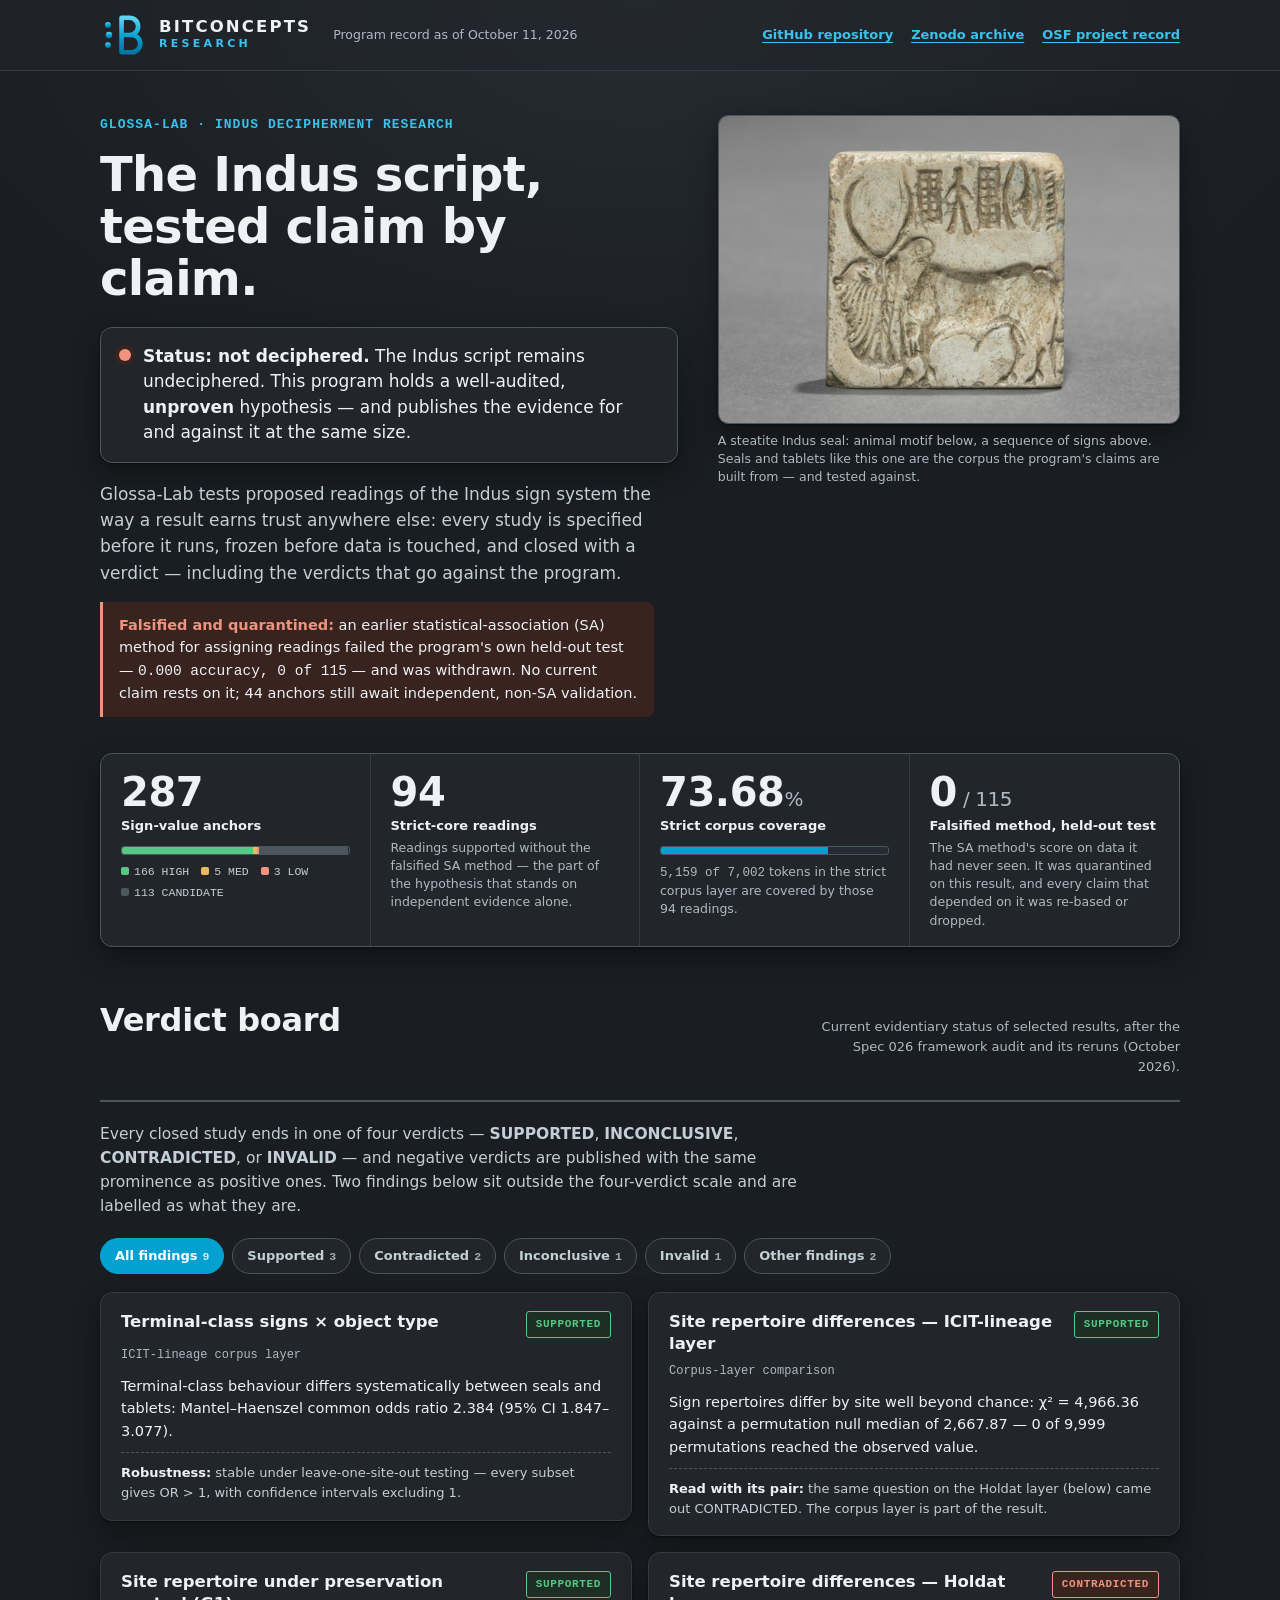
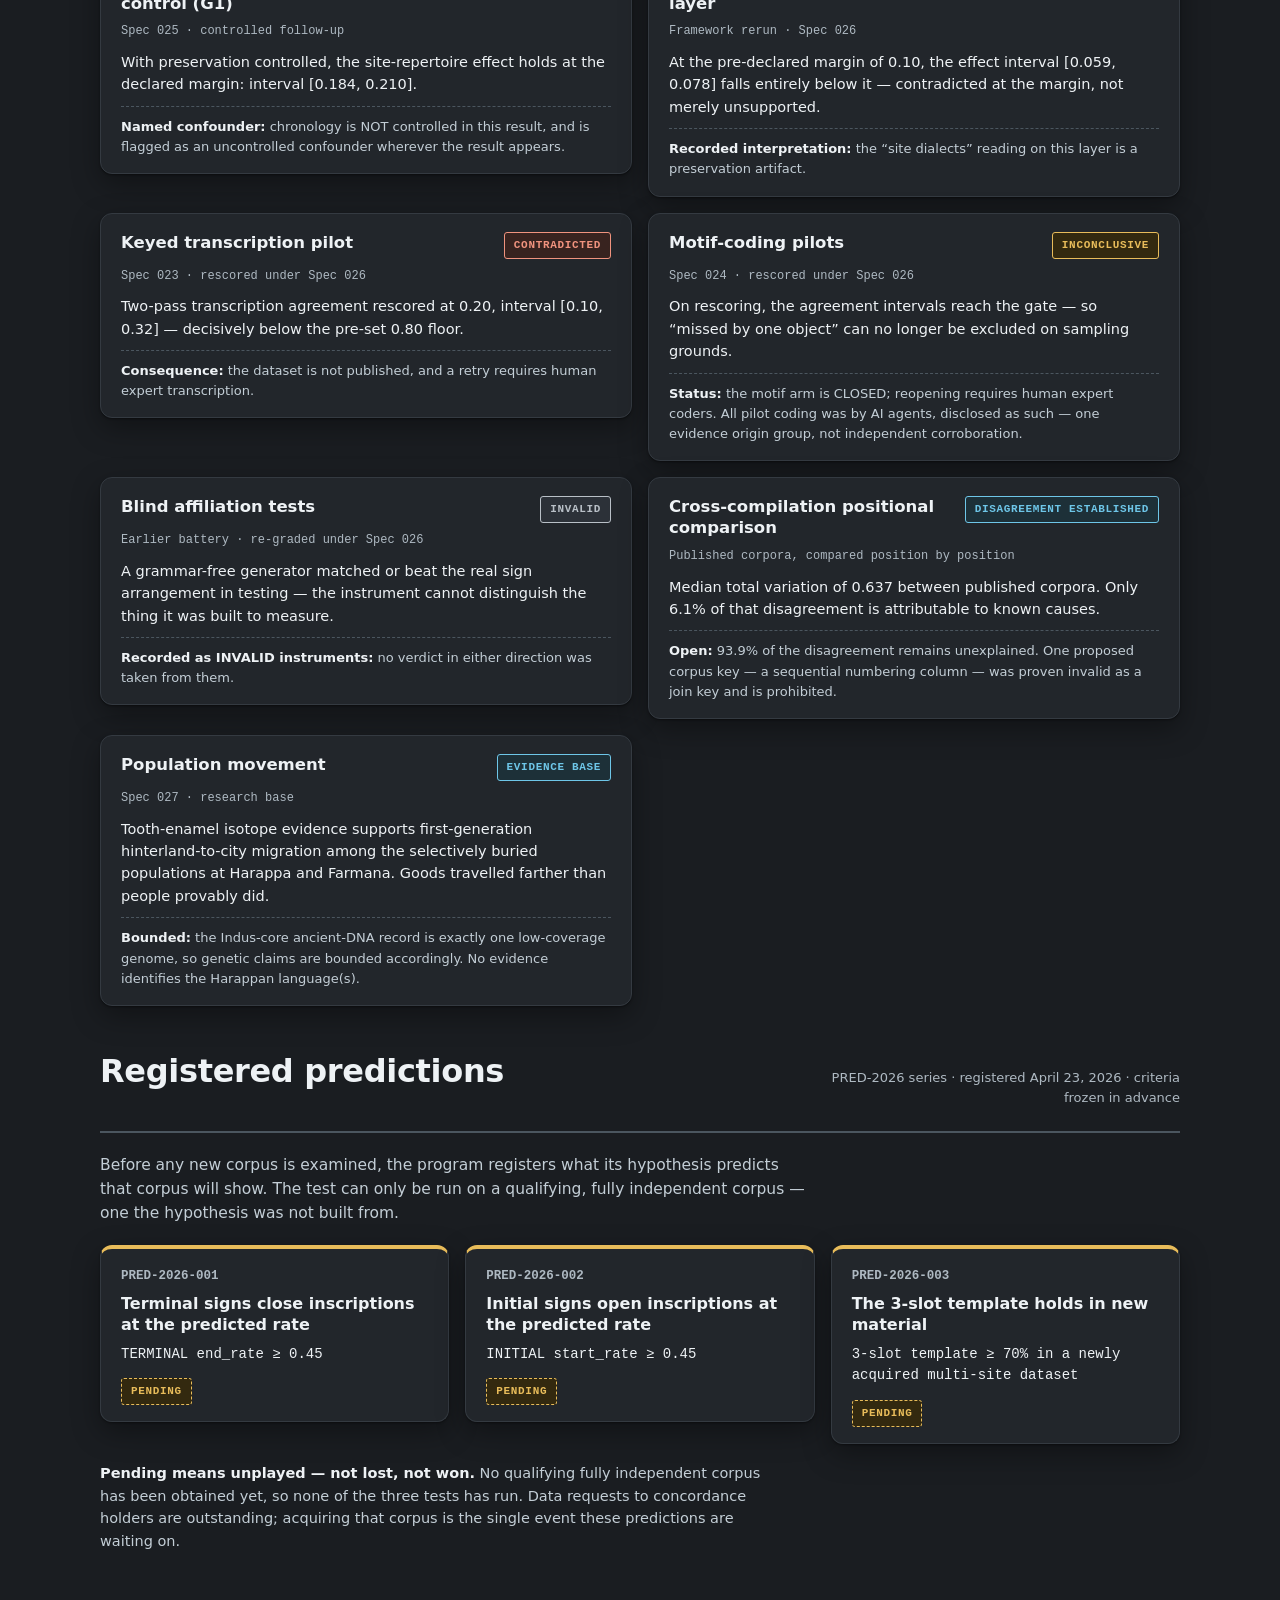
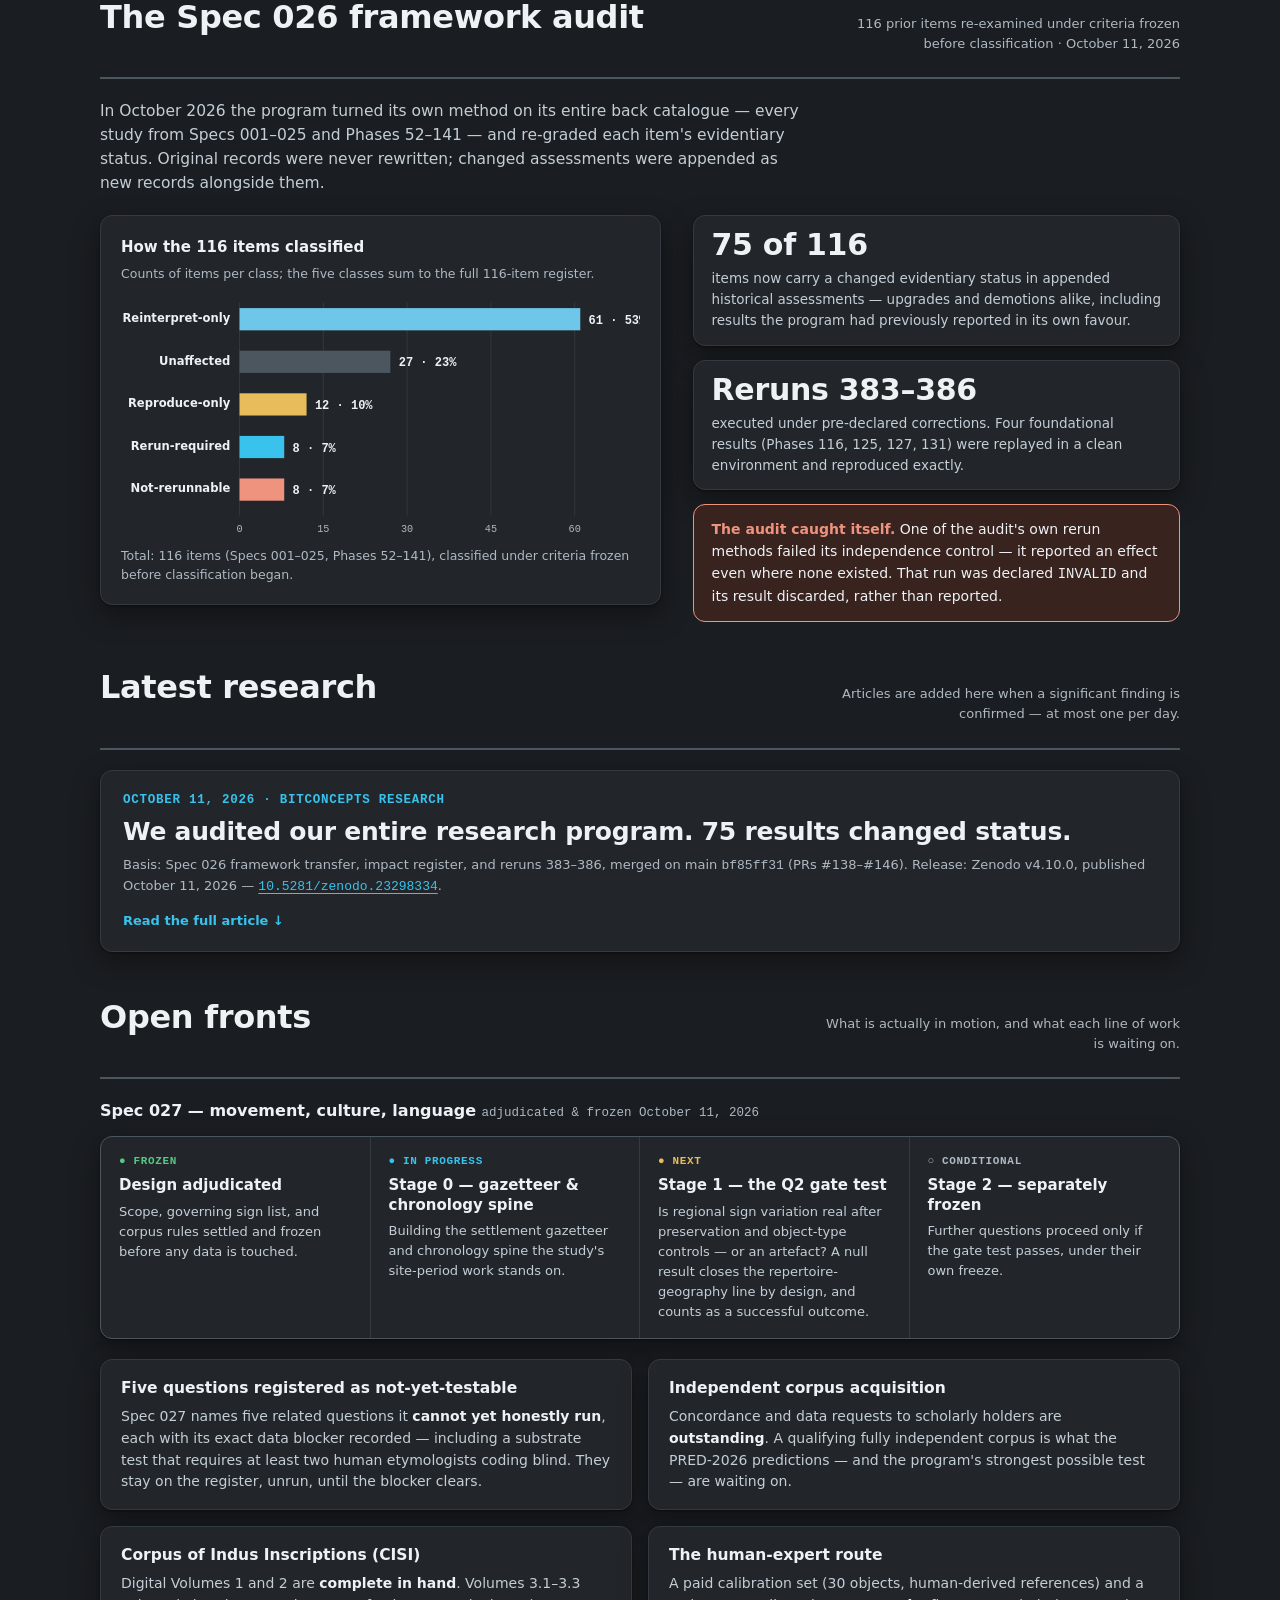
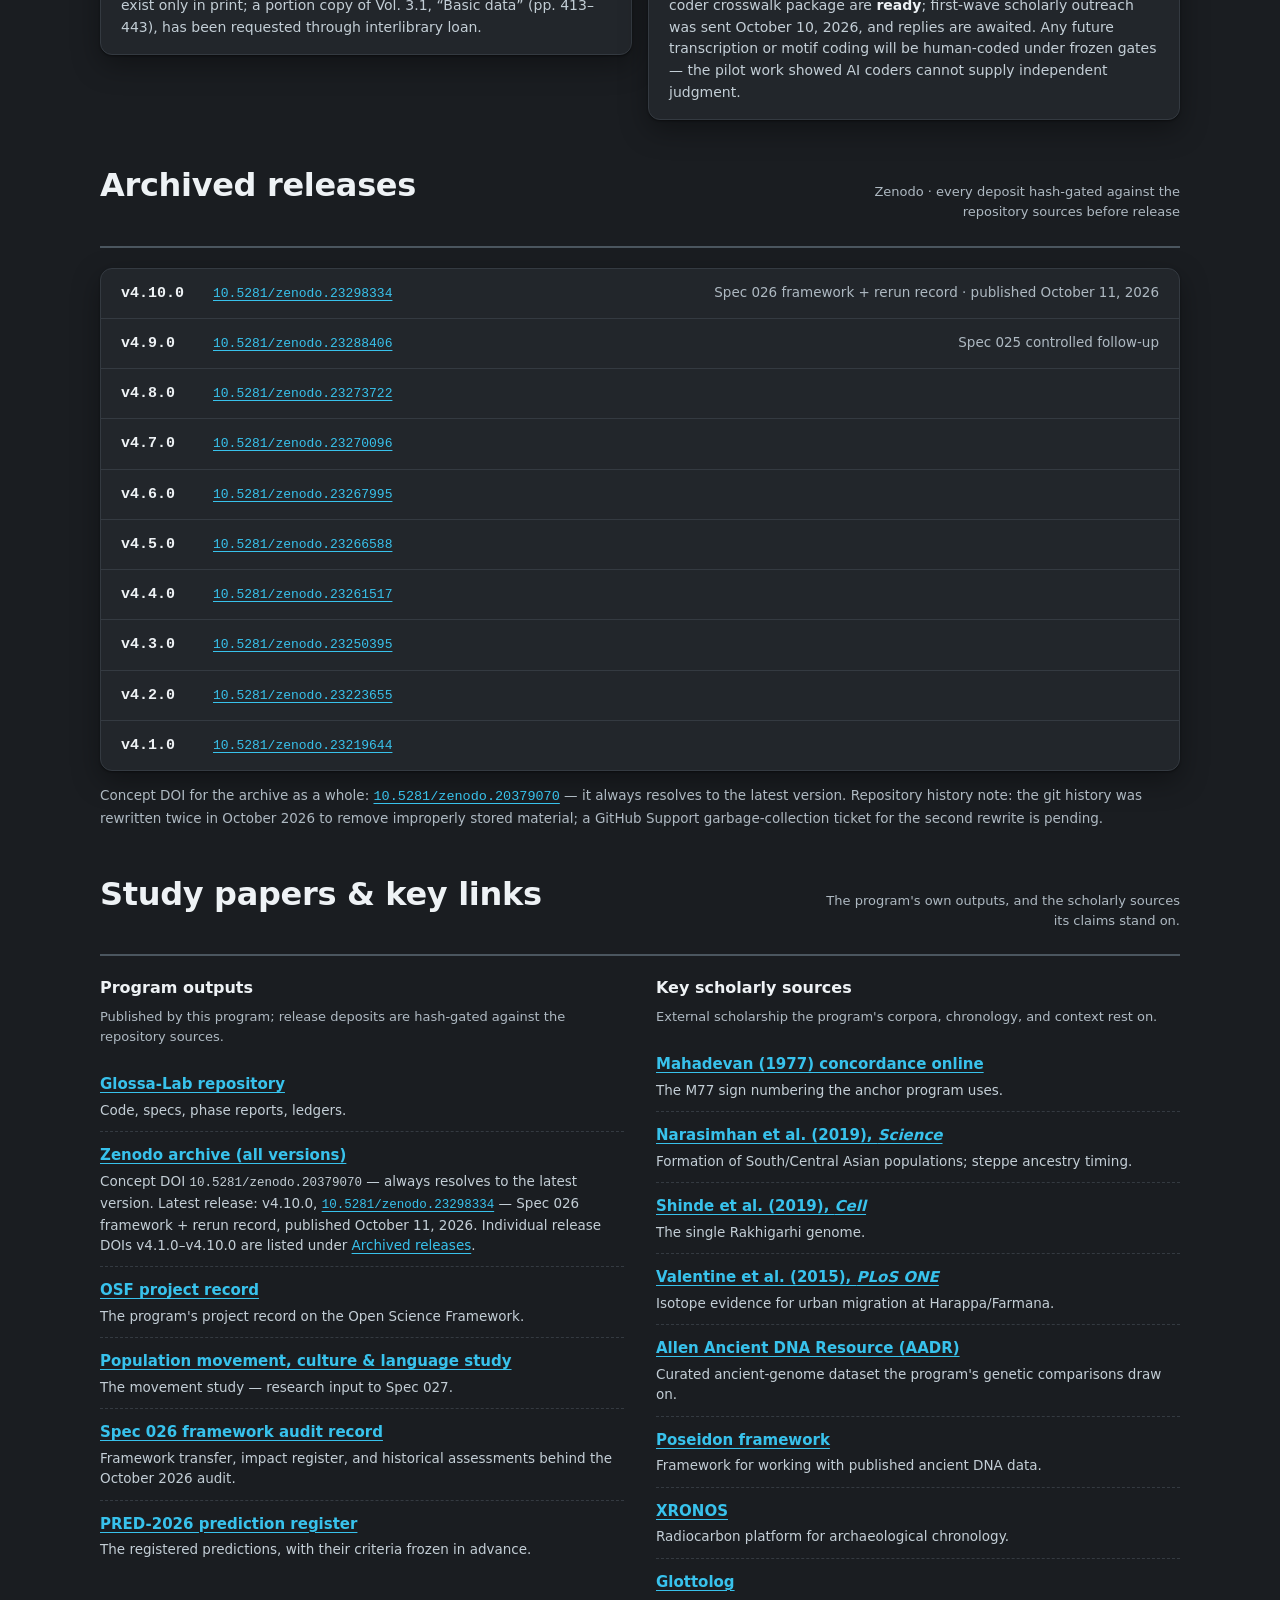
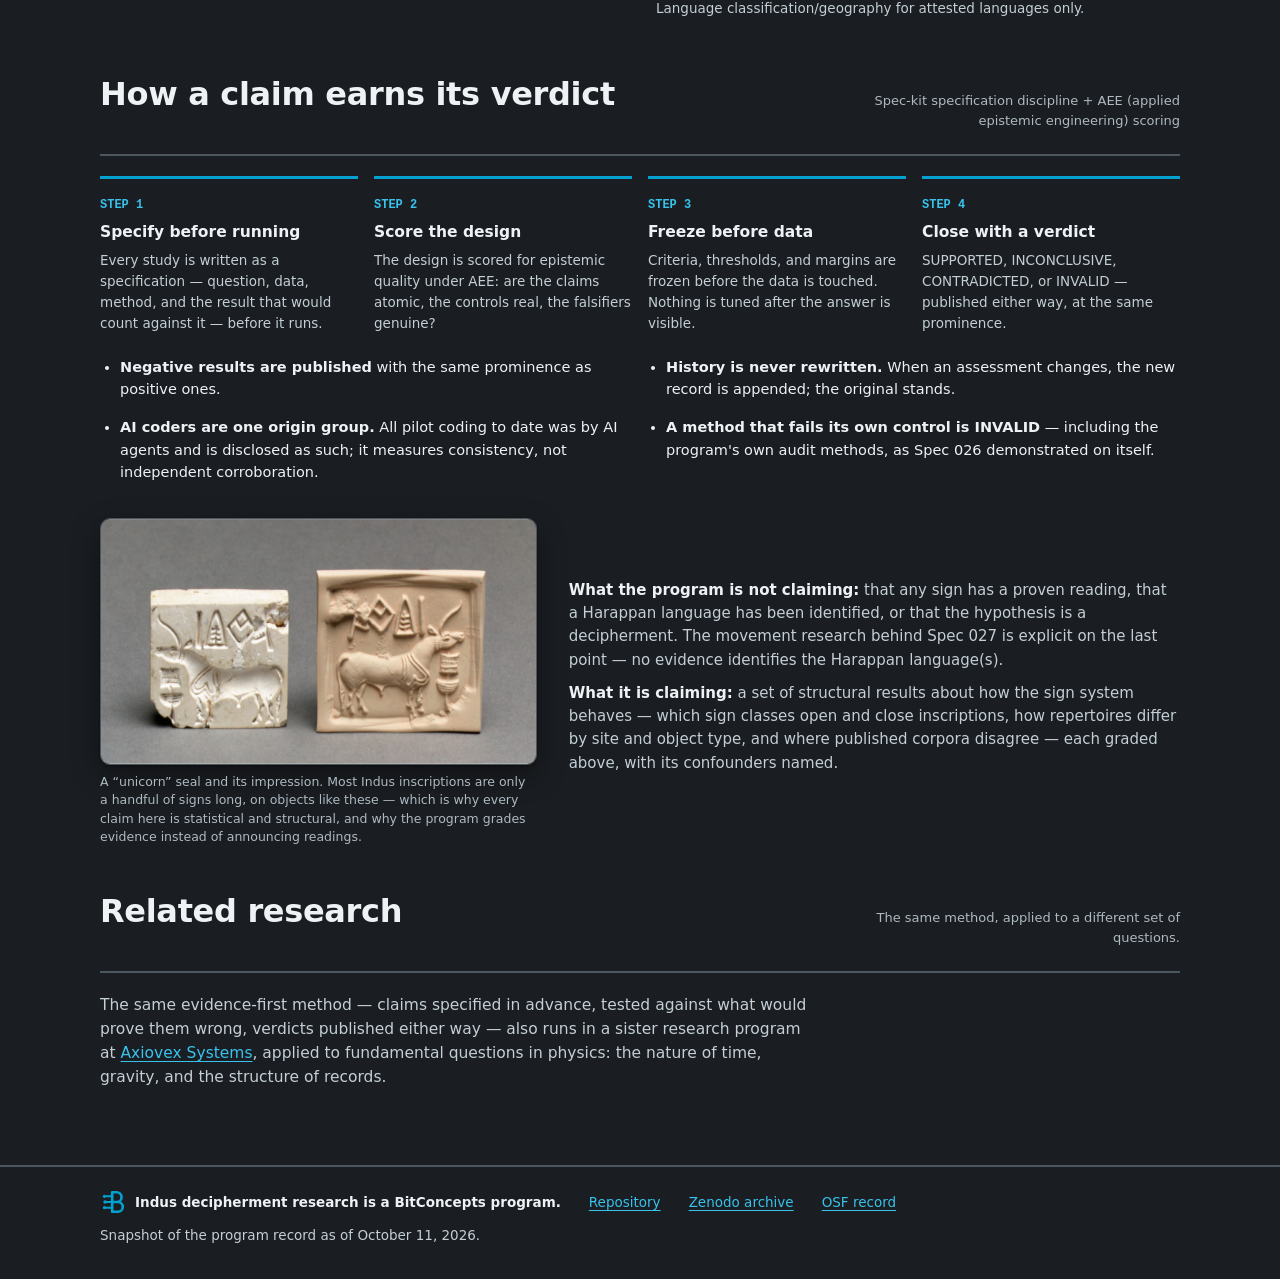
==== research/index.html @ 059117fc "Spec 003: add 'Related research' cross-link section to /research/ (WF-04) Closing section after the " ====
<!doctype html>
<html lang="en">
  <head>
    <meta charset="utf-8" />
    <meta name="viewport" content="width=device-width, initial-scale=1, viewport-fit=cover" />
    <meta name="color-scheme" content="dark" />
    <meta name="description" content="Tracking page for the BitConcepts Indus decipherment research program (Glossa-Lab): verdicts, registered predictions, archived releases, and open fronts — built only from verified program values." />
    <link rel="canonical" href="https://bitconcepts.tech/research/" />
<meta name="robots" content="noindex, nofollow" />
    <meta name="theme-color" content="#1a1d21" />
    <meta property="og:type" content="website" />
    <meta property="og:site_name" content="BitConcepts" />
    <meta property="og:title" content="BitConcepts Research — Indus Program Tracker" />
    <meta property="og:url" content="https://bitconcepts.tech/research/" />
    <meta property="og:description" content="Tracking page for the BitConcepts Indus decipherment research program (Glossa-Lab): current status, verdicts, registered predictions, and archived releases — built only from verified program values." />
    <meta property="og:image" content="https://bitconcepts.tech/assets/og-card.png" />
    <meta name="twitter:card" content="summary_large_image" />
    <meta name="twitter:title" content="BitConcepts Research — Indus Program Tracker" />
    <meta name="twitter:description" content="Tracking page for the BitConcepts Indus decipherment research program (Glossa-Lab): current status, verdicts, registered predictions, and archived releases — built only from verified program values." />
    <meta name="twitter:image" content="https://bitconcepts.tech/assets/og-card.png" />
    <script type="application/ld+json">
      {
        "@context": "https://schema.org",
        "@type": "WebPage",
        "name": "BitConcepts Research — Indus Program Tracker",
        "url": "https://bitconcepts.tech/research/",
        "description": "Tracking page for the BitConcepts Indus decipherment research program (Glossa-Lab): current status, verdicts, registered predictions, and archived releases — built only from verified program values.",
        "publisher": {
          "@type": "Organization",
          "name": "BitConcepts"
        },
        "about": {
          "@type": "Dataset",
          "name": "BitConcepts Indus decipherment research program (Glossa-Lab)",
          "identifier": "https://doi.org/10.5281/zenodo.23298334",
          "url": "https://doi.org/10.5281/zenodo.23298334"
        }
      }
    </script>
    <link rel="icon" href="data:image/svg+xml,%3Csvg xmlns='http://www.w3.org/2000/svg' viewBox='0 0 64 64'%3E%3Crect width='64' height='64' rx='12' fill='%231a1d21'/%3E%3Cpath d='M14 22h9M17 42h6' stroke='%2338c2ec' stroke-width='4' stroke-linecap='round'/%3E%3Ccircle cx='10' cy='22' r='3.4' fill='%2338c2ec'/%3E%3Ccircle cx='13' cy='42' r='3.4' fill='%2338c2ec'/%3E%3Cpath d='M27 11v42M27 11h12a10.5 10.5 0 0 1 0 21H27m0 0h15a10.5 10.5 0 0 1 0 21H27' stroke='%2303a1d0' stroke-width='6' fill='none' stroke-linecap='round' stroke-linejoin='round'/%3E%3C/svg%3E" />
    <title>BitConcepts Research — Indus Program Tracker</title>
    <style>
      /* BitConcepts system — palette sampled from the BitConcepts mark:
         circuit blue #03a1d0 on charcoal #1a1d21 (see bitconcepts.tech
         styles.v1.css). Fully self-contained: no external fonts, CSS,
         or JS — this file drops into research/ unchanged. */
      :root {
        --bg: #1a1d21;
        --surface: #22262b;
        --surface-2: #262c33;
        --ink: #eef2f5;
        --ink-2: #c3ced6;
        --muted: #aeb9c2;
        --line: #343a41;
        --line-strong: #4b565f;
        --blue: #03a1d0;
        --accent: #38c2ec;
        --accent-soft: #17303a;
        --supported: #57c785;
        --supported-bg: #1d2f24;
        --contradicted: #f0937e;
        --contradicted-bg: #38231f;
        --inconclusive: #e8bc5a;
        --inconclusive-bg: #33290f;
        --invalid: #b9c0c7;
        --invalid-bg: #2c3138;
        --other: #6ec6e8;
        --other-bg: #1d3038;
        --pending: #e8bc5a;
        --shadow: 0 1px 2px rgba(0, 0, 0, 0.4), 0 10px 28px rgba(0, 0, 0, 0.35);
        color-scheme: dark;
      }
      * { box-sizing: border-box; }
      html { scroll-behavior: smooth; }
      @media (prefers-reduced-motion: reduce) {
        html { scroll-behavior: auto; }
        * { transition: none !important; animation: none !important; }
      }
      body {
        margin: 0;
        background-color: var(--bg);
        background-image: radial-gradient(1200px 700px at 50% 0%, #262c33 0%, rgba(38, 44, 51, 0) 62%);
        background-repeat: no-repeat;
        color: var(--ink);
        font-family: "Segoe UI", system-ui, -apple-system, Roboto, Helvetica, Arial, sans-serif;
        font-size: 16px;
        line-height: 1.55;
        -webkit-font-smoothing: antialiased;
      }
      a { color: var(--accent); text-decoration-thickness: 1px; text-underline-offset: 3px; }
      a:hover { text-decoration-thickness: 2px; }
      a:focus-visible, button:focus-visible { outline: 2px solid var(--accent); outline-offset: 2px; }
      .mono { font-family: ui-monospace, "SF Mono", "Cascadia Mono", Consolas, monospace; }
      .wrap { max-width: 1120px; margin: 0 auto; padding: 0 20px; }

      /* ---------- brand header ---------- */
      .topstrip {
        border-bottom: 1px solid var(--line);
        background: rgba(34, 38, 43, 0.55);
      }
      .topstrip .wrap {
        display: flex; flex-wrap: wrap; gap: 10px 22px; align-items: center;
        padding-top: 12px; padding-bottom: 12px;
      }
      .brand { display: flex; align-items: center; gap: 13px; }
      .brand .mark { flex: none; display: block; }
      .brand .own {
        display: block;
        font-size: 16.5px; font-weight: 600;
        letter-spacing: 0.13em; text-transform: uppercase; color: var(--ink);
        line-height: 1.15;
      }
      .brand .own-sub {
        display: block;
        font-size: 11px; font-weight: 600;
        letter-spacing: 0.3em; text-transform: uppercase; color: var(--accent);
        line-height: 1.3;
      }
      .topstrip .asof { font-size: 12.5px; color: var(--muted); }
      .topstrip nav { margin-left: auto; display: flex; flex-wrap: wrap; gap: 6px 18px; }
      .topstrip nav a { font-size: 13px; font-weight: 600; }

      /* ---------- hero ---------- */
      .hero { padding: 44px 0 8px; }
      .hero-grid { display: grid; grid-template-columns: 1.25fr 1fr; gap: 40px; align-items: start; }
      .hero h1 {
        font-weight: 650;
        font-size: clamp(32px, 4.6vw, 48px); line-height: 1.08; letter-spacing: -0.015em;
        margin: 0 0 6px;
      }
      .hero .program {
        font-family: ui-monospace, "SF Mono", "Cascadia Mono", Consolas, monospace; font-size: 13px; font-weight: 600;
        letter-spacing: 0.08em; text-transform: uppercase; color: var(--accent);
        margin: 0 0 14px;
      }
      .status-line {
        display: flex; align-items: flex-start; gap: 12px;
        border: 1.5px solid var(--line-strong); background: var(--surface);
        border-radius: 12px;
        padding: 16px 18px; margin: 22px 0 18px; box-shadow: var(--shadow);
      }
      .status-line .dot {
        flex: none; width: 12px; height: 12px; border-radius: 50%;
        background: var(--contradicted); margin-top: 5px;
        box-shadow: 0 0 0 4px var(--contradicted-bg);
      }
      .status-line p { margin: 0; font-size: 17px; line-height: 1.5; }
      .status-line strong { font-weight: 700; }
      .hero .lede { font-size: 17px; color: var(--ink-2); margin: 0 0 16px; max-width: 56ch; }
      .falsified {
        border-left: 3px solid var(--contradicted); background: var(--contradicted-bg);
        border-radius: 0 8px 8px 0;
        padding: 12px 16px; font-size: 14.5px; color: var(--ink); max-width: 60ch;
      }
      .falsified strong { color: var(--contradicted); }
      figure.seal { margin: 0; }
      figure.seal img {
        width: 100%; height: auto; display: block; border: 1px solid var(--line-strong);
        border-radius: 10px;
        box-shadow: var(--shadow);
      }
      figure.seal figcaption { font-size: 12.5px; color: var(--muted); margin-top: 8px; line-height: 1.45; }

      /* ---------- stat ledger ---------- */
      .ledger {
        display: grid; grid-template-columns: repeat(4, 1fr); gap: 0;
        border: 1px solid var(--line-strong); background: var(--surface);
        border-radius: 12px; overflow: hidden;
        margin: 36px 0 8px; box-shadow: var(--shadow);
      }
      .ledger .cell { padding: 18px 20px 16px; border-right: 1px solid var(--line); }
      .ledger .cell:last-child { border-right: none; }
      .ledger .num {
        font-size: 40px; font-weight: 650; letter-spacing: -0.01em;
        line-height: 1; margin: 0 0 4px;
      }
      .ledger .num small { font-size: 20px; color: var(--muted); font-weight: 500; }
      .ledger .lbl { font-size: 13px; font-weight: 700; margin: 0 0 3px; }
      .ledger .sub { font-size: 12.5px; color: var(--muted); margin: 0; line-height: 1.45; }
      .stackbar { display: flex; height: 9px; margin: 10px 0 8px; border: 1px solid var(--line-strong); overflow: hidden; border-radius: 3px; }
      .stackbar span { display: block; height: 100%; }
      .stack-legend { display: flex; flex-wrap: wrap; gap: 3px 12px; font-size: 11.5px; color: var(--ink-2); font-family: ui-monospace, "SF Mono", "Cascadia Mono", Consolas, monospace; }
      .stack-legend i { display: inline-block; width: 8px; height: 8px; margin-right: 5px; border-radius: 2px; }
      .covbar { height: 9px; background: var(--surface-2); border: 1px solid var(--line-strong); margin: 10px 0 8px; border-radius: 3px; overflow: hidden; }
      .covbar span { display: block; height: 100%; background: var(--blue); }

      /* ---------- sections ---------- */
      section { padding: 40px 0 8px; }
      .sec-head { display: flex; align-items: baseline; gap: 16px; border-bottom: 2px solid var(--line-strong); padding-bottom: 10px; margin-bottom: 20px; }
      .sec-head h2 {
        font-size: clamp(25px, 3.2vw, 32px); letter-spacing: -0.01em;
        font-weight: 650; margin: 0; line-height: 1.1;
      }
      .sec-head .sec-note { margin-left: auto; font-size: 13px; color: var(--muted); text-align: right; max-width: 44ch; }
      .sec-intro { font-size: 15.5px; color: var(--ink-2); max-width: 72ch; margin: 0 0 20px; }

      /* ---------- verdict board ---------- */
      .filters { display: flex; flex-wrap: wrap; gap: 8px; margin: 0 0 18px; }
      .filters button {
        font: inherit; font-size: 13px; font-weight: 600; cursor: pointer;
        border: 1px solid var(--line-strong); background: var(--surface); color: var(--ink-2);
        padding: 7px 14px; border-radius: 999px;
        transition: border-color 0.15s ease, background 0.15s ease, color 0.15s ease;
      }
      .filters button:hover { border-color: var(--accent); color: var(--ink); }
      .filters button[aria-pressed="true"] { background: var(--blue); color: #ffffff; border-color: var(--blue); }
      .filters button .cnt { font-family: ui-monospace, "SF Mono", "Cascadia Mono", Consolas, monospace; font-size: 11.5px; opacity: 0.8; margin-left: 5px; }
      .board { display: grid; grid-template-columns: 1fr 1fr; gap: 16px; align-items: start; }
      .vcard {
        background: var(--surface); border: 1px solid var(--line); box-shadow: var(--shadow);
        border-radius: 12px;
        padding: 18px 20px 16px;
      }
      .vcard .top { display: flex; align-items: flex-start; gap: 12px; margin-bottom: 8px; }
      .vcard h3 { font-size: 16.5px; font-weight: 700; margin: 0; line-height: 1.3; flex: 1; }
      .pill {
        flex: none; font-family: ui-monospace, "SF Mono", "Cascadia Mono", Consolas, monospace; font-size: 11px; font-weight: 600;
        letter-spacing: 0.06em; padding: 4px 9px; border: 1px solid currentColor; border-radius: 3px;
      }
      .pill.supported { color: var(--supported); background: var(--supported-bg); }
      .pill.contradicted { color: var(--contradicted); background: var(--contradicted-bg); }
      .pill.inconclusive { color: var(--inconclusive); background: var(--inconclusive-bg); }
      .pill.invalid { color: var(--invalid); background: var(--invalid-bg); }
      .pill.other { color: var(--other); background: var(--other-bg); }
      .vcard .spec { font-family: ui-monospace, "SF Mono", "Cascadia Mono", Consolas, monospace; font-size: 12px; color: var(--muted); margin: 0 0 10px; }
      .vcard .ev { font-size: 14.5px; margin: 0 0 10px; }
      .vcard .cav {
        font-size: 13px; color: var(--ink-2); border-top: 1px dashed var(--line-strong);
        padding-top: 10px; margin: 0;
      }
      .vcard .cav b { font-weight: 700; color: var(--ink); }
      .board-empty { display: none; font-size: 15px; color: var(--muted); padding: 12px 0; }

      /* ---------- predictions ---------- */
      .pred-grid { display: grid; grid-template-columns: repeat(3, 1fr); gap: 16px; align-items: start; }
      .pred {
        background: var(--surface); border: 1px solid var(--line); border-top: 4px solid var(--pending);
        border-radius: 12px;
        box-shadow: var(--shadow); padding: 18px 20px 16px;
      }
      .pred .pid { font-family: ui-monospace, "SF Mono", "Cascadia Mono", Consolas, monospace; font-size: 12.5px; font-weight: 600; color: var(--muted); margin: 0 0 6px; }
      .pred h3 { font-size: 16px; margin: 0 0 8px; line-height: 1.35; }
      .pred .crit { font-family: ui-monospace, "SF Mono", "Cascadia Mono", Consolas, monospace; font-size: 14px; margin: 0 0 12px; }
      .pend {
        display: inline-block; font-family: ui-monospace, "SF Mono", "Cascadia Mono", Consolas, monospace; font-size: 11px; font-weight: 600;
        letter-spacing: 0.06em; color: var(--pending); border: 1px dashed var(--pending);
        padding: 4px 9px; border-radius: 3px; background: var(--inconclusive-bg);
      }
      .pred-note { font-size: 14.5px; color: var(--ink-2); max-width: 74ch; margin: 18px 0 0; }
      .pred-note strong { color: var(--ink); }

      /* ---------- audit ---------- */
      .audit-grid { display: grid; grid-template-columns: 1.15fr 1fr; gap: 32px; align-items: start; }
      .chart-box { background: var(--surface); border: 1px solid var(--line); border-radius: 12px; box-shadow: var(--shadow); padding: 20px 20px 12px; }
      .chart-box h3 { font-size: 15px; margin: 0 0 4px; }
      .chart-box .chart-sub { font-size: 12.5px; color: var(--muted); margin: 0 0 14px; }
      .chart-box svg { width: 100%; height: auto; display: block; }
      .audit-facts { display: grid; gap: 14px; }
      .afact { border: 1px solid var(--line); background: var(--surface); border-radius: 12px; padding: 14px 18px; box-shadow: var(--shadow); }
      .afact .n { font-size: 30px; font-weight: 650; letter-spacing: -0.01em; line-height: 1; }
      .afact p { margin: 5px 0 0; font-size: 13.5px; color: var(--ink-2); }
      .selfcatch {
        border: 1.5px solid var(--contradicted); background: var(--contradicted-bg);
        border-radius: 12px;
        padding: 14px 18px; font-size: 14px;
      }
      .selfcatch strong { color: var(--contradicted); }

      /* ---------- releases ---------- */
      .rel-list { border: 1px solid var(--line); background: var(--surface); border-radius: 12px; overflow: hidden; box-shadow: var(--shadow); }
      .rel {
        display: flex; flex-wrap: wrap; align-items: baseline; gap: 6px 18px;
        padding: 13px 20px; border-bottom: 1px solid var(--line);
      }
      .rel:last-child { border-bottom: none; }
      .rel .v { font-family: ui-monospace, "SF Mono", "Cascadia Mono", Consolas, monospace; font-weight: 600; font-size: 15px; min-width: 74px; }
      .rel .doi { font-family: ui-monospace, "SF Mono", "Cascadia Mono", Consolas, monospace; font-size: 13px; }
      .rel .what { font-size: 13.5px; color: var(--muted); margin-left: auto; text-align: right; }
      .rel.prep { background: var(--surface-2); }
      .prep-tag {
        font-family: ui-monospace, "SF Mono", "Cascadia Mono", Consolas, monospace; font-size: 11px; font-weight: 600; letter-spacing: 0.06em;
        color: var(--pending); border: 1px dashed var(--pending); padding: 3px 8px; border-radius: 3px;
      }

      /* ---------- open fronts ---------- */
      .steps { display: grid; grid-template-columns: repeat(4, 1fr); gap: 0; border: 1px solid var(--line-strong); background: var(--surface); border-radius: 12px; overflow: hidden; box-shadow: var(--shadow); margin-bottom: 20px; }
      .step { padding: 16px 18px; border-right: 1px solid var(--line); }
      .step:last-child { border-right: none; }
      .step .st {
        font-family: ui-monospace, "SF Mono", "Cascadia Mono", Consolas, monospace; font-size: 11px; font-weight: 600; letter-spacing: 0.06em;
        text-transform: uppercase; margin: 0 0 6px;
      }
      .step h3 { font-size: 15px; margin: 0 0 6px; line-height: 1.3; }
      .step p { font-size: 13px; color: var(--ink-2); margin: 0; }
      .st.done { color: var(--supported); }
      .st.now { color: var(--accent); }
      .st.next { color: var(--pending); }
      .st.cond { color: var(--muted); }
      .fronts { display: grid; grid-template-columns: 1fr 1fr; gap: 16px; align-items: start; }
      .front { background: var(--surface); border: 1px solid var(--line); border-radius: 12px; box-shadow: var(--shadow); padding: 16px 20px; }
      .front h3 { font-size: 15.5px; margin: 0 0 6px; }
      .front p { font-size: 14px; color: var(--ink-2); margin: 0; }
      .front p strong { color: var(--ink); }

      /* ---------- method ---------- */
      .method-grid { display: grid; grid-template-columns: repeat(4, 1fr); gap: 16px; align-items: start; }
      .mstep { border-top: 3px solid var(--blue); padding-top: 12px; }
      .mstep .no { font-family: ui-monospace, "SF Mono", "Cascadia Mono", Consolas, monospace; font-size: 12px; color: var(--accent); font-weight: 600; }
      .mstep h3 { font-size: 15.5px; margin: 4px 0 6px; }
      .mstep p { font-size: 13.5px; color: var(--ink-2); margin: 0; }
      .rules { display: grid; grid-template-columns: 1fr 1fr; gap: 8px 32px; margin-top: 22px; }
      .rules li { font-size: 14.5px; margin-bottom: 8px; }
      .rules { padding-left: 20px; }
      .second-seal { display: grid; grid-template-columns: 1fr 1.4fr; gap: 32px; align-items: center; margin-top: 26px; }
      .second-seal p { font-size: 15px; color: var(--ink-2); margin: 0 0 10px; }
      .second-seal p strong { color: var(--ink); }

      /* ---------- latest research ---------- */
      .article {
        background: var(--surface); border: 1px solid var(--line);
        border-radius: 12px;
        box-shadow: var(--shadow); overflow: hidden;
      }
      .article summary {
        cursor: pointer; list-style: none; padding: 20px 22px 18px;
      }
      .article summary::-webkit-details-marker { display: none; }
      .article summary::marker { content: ""; }
      .article summary:hover { background: var(--surface-2); }
      .article .a-date {
        font-family: ui-monospace, "SF Mono", "Cascadia Mono", Consolas, monospace; font-size: 12.5px; font-weight: 600;
        letter-spacing: 0.06em; text-transform: uppercase; color: var(--accent); margin: 0 0 6px;
      }
      .article .a-title { font-size: clamp(20px, 2.6vw, 25px); font-weight: 650; line-height: 1.25; letter-spacing: -0.01em; margin: 0 0 8px; }
      .article .a-basis { font-size: 13px; color: var(--muted); margin: 0 0 12px; line-height: 1.5; }
      .article .a-toggle { font-size: 13px; font-weight: 700; color: var(--accent); }
      .article .lbl-close { display: none; }
      .article[open ] .lbl-open { display: none; }
      .article[open ] .lbl-close { display: inline; }
      .article .a-body { border-top: 1px solid var(--line); padding: 6px 22px 20px; }
      .article .a-body p { font-size: 15.5px; color: var(--ink-2); margin: 14px 0; max-width: 74ch; }
      .article .a-body p strong, .article .a-body li strong { color: var(--ink); }
      .article .a-body h3 { font-size: 17px; font-weight: 700; margin: 22px 0 4px; }
      .article .a-body ul { margin: 8px 0 14px; padding-left: 22px; }
      .article .a-body li { font-size: 15px; color: var(--ink-2); margin-bottom: 10px; max-width: 74ch; }
      .article .a-links { font-size: 13.5px; color: var(--muted); border-top: 1px dashed var(--line-strong); padding-top: 14px; margin-top: 18px; }

      /* ---------- papers & links ---------- */
      .links-cols { display: grid; grid-template-columns: 1fr 1fr; gap: 16px 32px; align-items: start; }
      .links-group h3 { font-size: 16px; margin: 0 0 6px; }
      .links-group .g-note { font-size: 13px; color: var(--muted); margin: 0 0 14px; }
      .linklist { list-style: none; margin: 0; padding: 0; }
      .linklist li { padding: 11px 0; border-bottom: 1px dashed var(--line); }
      .linklist li:last-child { border-bottom: none; }
      .linklist .lt { font-size: 15px; font-weight: 700; line-height: 1.35; }
      .linklist .ld { font-size: 13.5px; color: var(--ink-2); margin: 3px 0 0; line-height: 1.5; }
      .linklist .ld .mono { font-size: 12.5px; }

      footer {
        margin-top: 48px; border-top: 2px solid var(--line-strong); padding: 22px 0 40px;
        font-size: 13.5px; color: var(--ink-2);
      }
      footer .wrap { display: flex; flex-wrap: wrap; gap: 10px 28px; align-items: center; }
      footer .fbrand { display: inline-flex; align-items: center; gap: 9px; }
      footer .own { font-weight: 700; color: var(--ink); }

      @media (max-width: 900px) {
        .hero-grid { grid-template-columns: 1fr; gap: 24px; }
        .ledger { grid-template-columns: 1fr 1fr; }
        .ledger .cell:nth-child(2) { border-right: none; }
        .ledger .cell:nth-child(1), .ledger .cell:nth-child(2) { border-bottom: 1px solid var(--line); }
        .board { grid-template-columns: 1fr; }
        .pred-grid { grid-template-columns: 1fr; }
        .audit-grid { grid-template-columns: 1fr; }
        .steps { grid-template-columns: 1fr 1fr; }
        .step:nth-child(2) { border-right: none; }
        .step:nth-child(1), .step:nth-child(2) { border-bottom: 1px solid var(--line); }
        .fronts { grid-template-columns: 1fr; }
        .links-cols { grid-template-columns: 1fr; }
        .method-grid { grid-template-columns: 1fr 1fr; }
        .rules { grid-template-columns: 1fr; }
        .second-seal { grid-template-columns: 1fr; }
        .sec-head { flex-wrap: wrap; }
        .sec-head .sec-note { margin-left: 0; text-align: left; }
        .topstrip nav { margin-left: 0; }
      }
      @media (max-width: 520px) {
        .ledger { grid-template-columns: 1fr; }
        .ledger .cell { border-right: none; border-bottom: 1px solid var(--line); }
        .ledger .cell:last-child { border-bottom: none; }
        .steps { grid-template-columns: 1fr; }
        .step { border-right: none; border-bottom: 1px solid var(--line); }
        .step:last-child { border-bottom: none; }
        .method-grid { grid-template-columns: 1fr; }
        .rel .what { margin-left: 0; text-align: left; }
      }
    </style>
  </head>
  <body>
    <div class="topstrip">
      <div class="wrap">
        <span class="brand">
          <svg class="mark" width="46" height="46" viewBox="0 0 64 64" role="img" aria-label="BitConcepts — blue circuit B mark">
            <defs>
              <linearGradient id="bcg" x1="0" y1="0" x2="0" y2="1">
                <stop offset="0" stop-color="#5fd3f3" />
                <stop offset="0.55" stop-color="#03a1d0" />
                <stop offset="1" stop-color="#02779e" />
              </linearGradient>
            </defs>
            <g stroke="url(#bcg)" stroke-width="5" stroke-linecap="round">
              <path d="M30 18H15" fill="none" />
              <path d="M30 32H17" fill="none" />
              <path d="M30 46H15" fill="none" />
            </g>
            <circle cx="11" cy="18" r="4" fill="url(#bcg)" />
            <circle cx="12.5" cy="32" r="4.5" fill="url(#bcg)" />
            <circle cx="11" cy="46" r="4" fill="url(#bcg)" />
            <path d="M30 8v48M30 8h11a12 12 0 0 1 0 24H30m0 0h14a12 12 0 0 1 0 24H30" fill="none" stroke="url(#bcg)" stroke-width="6.5" stroke-linecap="round" stroke-linejoin="round" />
          </svg>
          <span>
            <span class="own">BitConcepts</span>
            <span class="own-sub">Research</span>
          </span>
        </span>
        <span class="asof">Program record as of October 11, 2026</span>
        <nav aria-label="Program records">
          <a href="https://github.com/BitConcepts/glossa-lab" target="_blank" rel="noopener">GitHub repository</a>
          <a href="https://doi.org/10.5281/zenodo.20379070" target="_blank" rel="noopener">Zenodo archive</a>
          <a href="https://osf.io/ybd65" target="_blank" rel="noopener">OSF project record</a>
        </nav>
      </div>
    </div>

    <header class="hero">
      <div class="wrap">
        <div class="hero-grid">
          <div>
            <p class="program">Glossa-Lab · Indus decipherment research</p>
            <h1>The Indus script, tested claim by claim.</h1>
            <div class="status-line" role="note">
              <span class="dot" aria-hidden="true"></span>
              <p><strong>Status: not deciphered.</strong> The Indus script remains undeciphered. This program holds a well-audited, <strong>unproven</strong> hypothesis — and publishes the evidence for and against it at the same size.</p>
            </div>
            <p class="lede">Glossa-Lab tests proposed readings of the Indus sign system the way a result earns trust anywhere else: every study is specified before it runs, frozen before data is touched, and closed with a verdict — including the verdicts that go against the program.</p>
            <div class="falsified">
              <strong>Falsified and quarantined:</strong> an earlier statistical-association (SA) method for assigning readings failed the program's own held-out test — <span class="mono">0.000 accuracy, 0 of 115</span> — and was withdrawn. No current claim rests on it; 44 anchors still await independent, non-SA validation.
            </div>
          </div>
          <figure class="seal">
            <img src="[data-uri]" alt="Steatite Indus seal carved with a zebu bull beneath a row of Indus signs" width="1200" height="800" />
            <figcaption>A steatite Indus seal: animal motif below, a sequence of signs above. Seals and tablets like this one are the corpus the program's claims are built from — and tested against.</figcaption>
          </figure>
        </div>

        <div class="ledger" aria-label="Program numbers">
          <div class="cell">
            <p class="num">287</p>
            <p class="lbl">Sign-value anchors</p>
            <div class="stackbar" role="img" aria-label="Anchor confidence: 166 high, 5 medium, 3 low, 113 candidate, of 287 total">
              <span style="width:57.84%;background:var(--supported)"></span>
              <span style="width:1.74%;background:var(--inconclusive)"></span>
              <span style="width:1.05%;background:var(--contradicted)"></span>
              <span style="width:39.37%;background:var(--line-strong)"></span>
            </div>
            <div class="stack-legend">
              <span><i style="background:var(--supported)"></i>166 HIGH</span>
              <span><i style="background:var(--inconclusive)"></i>5 MED</span>
              <span><i style="background:var(--contradicted)"></i>3 LOW</span>
              <span><i style="background:var(--line-strong)"></i>113 CANDIDATE</span>
            </div>
          </div>
          <div class="cell">
            <p class="num">94</p>
            <p class="lbl">Strict-core readings</p>
            <p class="sub">Readings supported without the falsified SA method — the part of the hypothesis that stands on independent evidence alone.</p>
          </div>
          <div class="cell">
            <p class="num">73.68<small>%</small></p>
            <p class="lbl">Strict corpus coverage</p>
            <div class="covbar" role="img" aria-label="5,159 of 7,002 tokens covered, 73.68 percent"><span style="width:73.68%"></span></div>
            <p class="sub"><span class="mono">5,159 of 7,002</span> tokens in the strict corpus layer are covered by those 94 readings.</p>
          </div>
          <div class="cell">
            <p class="num">0<small> / 115</small></p>
            <p class="lbl">Falsified method, held-out test</p>
            <p class="sub">The SA method's score on data it had never seen. It was quarantined on this result, and every claim that depended on it was re-based or dropped.</p>
          </div>
        </div>
      </div>
    </header>

    <main class="wrap">
      <!-- ================= VERDICT BOARD ================= -->
      <section id="verdicts" aria-labelledby="verdicts-h">
        <div class="sec-head">
          <h2 id="verdicts-h">Verdict board</h2>
          <p class="sec-note">Current evidentiary status of selected results, after the Spec 026 framework audit and its reruns (October 2026).</p>
        </div>
        <p class="sec-intro">Every closed study ends in one of four verdicts — <strong>SUPPORTED</strong>, <strong>INCONCLUSIVE</strong>, <strong>CONTRADICTED</strong>, or <strong>INVALID</strong> — and negative verdicts are published with the same prominence as positive ones. Two findings below sit outside the four-verdict scale and are labelled as what they are.</p>
        <div class="filters" role="group" aria-label="Filter verdicts" id="filters"></div>
        <div class="board" id="board"></div>
        <p class="board-empty" id="boardEmpty">No findings carry this verdict.</p>
      </section>

      <!-- ================= PREDICTIONS ================= -->
      <section id="predictions" aria-labelledby="pred-h">
        <div class="sec-head">
          <h2 id="pred-h">Registered predictions</h2>
          <p class="sec-note">PRED-2026 series · registered April 23, 2026 · criteria frozen in advance</p>
        </div>
        <p class="sec-intro">Before any new corpus is examined, the program registers what its hypothesis predicts that corpus will show. The test can only be run on a qualifying, fully independent corpus — one the hypothesis was not built from.</p>
        <div class="pred-grid">
          <article class="pred">
            <p class="pid">PRED-2026-001</p>
            <h3>Terminal signs close inscriptions at the predicted rate</h3>
            <p class="crit">TERMINAL end_rate ≥ 0.45</p>
            <span class="pend">PENDING</span>
          </article>
          <article class="pred">
            <p class="pid">PRED-2026-002</p>
            <h3>Initial signs open inscriptions at the predicted rate</h3>
            <p class="crit">INITIAL start_rate ≥ 0.45</p>
            <span class="pend">PENDING</span>
          </article>
          <article class="pred">
            <p class="pid">PRED-2026-003</p>
            <h3>The 3-slot template holds in new material</h3>
            <p class="crit">3-slot template ≥ 70% in a newly acquired multi-site dataset</p>
            <span class="pend">PENDING</span>
          </article>
        </div>
        <p class="pred-note"><strong>Pending means unplayed — not lost, not won.</strong> No qualifying fully independent corpus has been obtained yet, so none of the three tests has run. Data requests to concordance holders are outstanding; acquiring that corpus is the single event these predictions are waiting on.</p>
      </section>

      <!-- ================= FRAMEWORK AUDIT ================= -->
      <section id="audit" aria-labelledby="audit-h">
        <div class="sec-head">
          <h2 id="audit-h">The Spec 026 framework audit</h2>
          <p class="sec-note">116 prior items re-examined under criteria frozen before classification · October 11, 2026</p>
        </div>
        <p class="sec-intro">In October 2026 the program turned its own method on its entire back catalogue — every study from Specs 001–025 and Phases 52–141 — and re-graded each item's evidentiary status. Original records were never rewritten; changed assessments were appended as new records alongside them.</p>
        <div class="audit-grid">
          <div class="chart-box">
            <h3>How the 116 items classified</h3>
            <p class="chart-sub">Counts of items per class; the five classes sum to the full 116-item register.</p>
            <div id="auditChart"></div>
          </div>
          <div class="audit-facts">
            <div class="afact">
              <span class="n">75 of 116</span>
              <p>items now carry a changed evidentiary status in appended historical assessments — upgrades and demotions alike, including results the program had previously reported in its own favour.</p>
            </div>
            <div class="afact">
              <span class="n">Reruns 383–386</span>
              <p>executed under pre-declared corrections. Four foundational results (Phases 116, 125, 127, 131) were replayed in a clean environment and reproduced exactly.</p>
            </div>
            <div class="selfcatch">
              <strong>The audit caught itself.</strong> One of the audit's own rerun methods failed its independence control — it reported an effect even where none existed. That run was declared <span class="mono">INVALID</span> and its result discarded, rather than reported.
            </div>
          </div>
        </div>
      </section>

      <!-- ================= LATEST RESEARCH ================= -->
      <section id="latest" aria-labelledby="latest-h">
        <div class="sec-head">
          <h2 id="latest-h">Latest research</h2>
          <p class="sec-note">Articles are added here when a significant finding is confirmed — at most one per day.</p>
        </div>
        <details class="article">
          <summary>
            <p class="a-date">October 11, 2026 · BitConcepts Research</p>
            <p class="a-title">We audited our entire research program. 75 results changed status.</p>
            <p class="a-basis">Basis: Spec 026 framework transfer, impact register, and reruns 383–386, merged on main <span class="mono">bf85ff31</span> (PRs #138–#146). Release: Zenodo v4.10.0, published October 11, 2026 — <a class="mono" href="https://doi.org/10.5281/zenodo.23298334" target="_blank" rel="noopener">10.5281/zenodo.23298334</a>.</p>
            <span class="a-toggle"><span class="lbl-open">Read the full article ↓</span><span class="lbl-close">Close article ↑</span></span>
          </summary>
          <div class="a-body">
            <p>Every research program accumulates results it likes too much to re-examine. This week we did the opposite on purpose: we adopted a stricter study framework — claims with stable IDs and named falsifiers, evidence counted by origin rather than by report, controls that must be able to fail, and verdicts that include CONTRADICTED and INVALID alongside SUPPORTED — and then we applied it retroactively to everything we have published in this program. 116 prior items (Specs 001–025, Phases 52–141) were classified under criteria that were frozen before anyone looked at which items the criteria would hit. Eight items were rerun under pre-declared corrections. The outcome: <strong>75 of 116 items carry a changed evidentiary status.</strong> The originals were not edited. Each change is an appended historical assessment, so the record shows what we believed, when, and what replaced it.</p>
            <h3>What fell</h3>
            <ul>
              <li><strong>The keyed-transcription pilot is now CONTRADICTED, not merely stopped.</strong> Rescoring from the raw records gives two-pass agreement 0.20 with a confidence interval of [0.10, 0.32] against a pre-registered floor of 0.80. That is not a near miss, and the dataset stays unpublished. A retry needs human expert transcription — no third attempt with AI coders is a reopening path.</li>
              <li><strong>The “site dialects” result on the Holdat layer is CONTRADICTED at a declared margin.</strong> The bounded claim's interval, [0.059, 0.078], sits entirely below the pre-declared practical margin of 0.10, converging with the original test: on this layer, site differences are a preservation artifact.</li>
              <li><strong>Three test batteries and the blind affiliation rounds are INVALID — worse than null.</strong> Their instruments could not discriminate the hypothesis from grammar-free controls (in one case a random generator won the blind test outright). We have stopped describing these as “rejected at calibration.” They never measured anything.</li>
              <li><strong>The motif-coding pilots soften to INCONCLUSIVE.</strong> The honest surprise ran the other way: Phase-134's agreement interval [0.77, 0.91] reaches its gate, so the story we told at the time — “missed by one object” — was more confident than the data supports. The motif arm stays closed, but for the recorded reason (the AI instrument is unstable on worn plates), not a borrowed certainty. The audit also established structurally that all AI pilot coding was a single evidence origin group: agreement between two passes of one model family is consistency, not independent corroboration.</li>
            </ul>
            <h3>What stood</h3>
            <ul>
              <li><strong>Terminal-class × object type</strong> (seals vs tablets, Mantel-Haenszel OR 2.384, CI 1.847–3.077) was untouched by the reruns and remains SUPPORTED, stable under leave-one-site-out.</li>
              <li><strong>Site repertoire differences on the ICIT-lineage layer</strong> stand (interval [0.182, 0.210]), and <strong>the preservation-controlled follow-up (G1)</strong> stands at its declared margin (interval [0.184, 0.210]) — with its named weakness intact: chronology is not controlled, and we say so wherever the result appears.</li>
              <li><strong>Four foundational results replayed exactly</strong> in a disposable environment (Phases 116, 125, 127, 131), including the finding that 93.9% of the disagreement between published corpora remains unexplained.</li>
            </ul>
            <h3>The part we are proudest of</h3>
            <p>One of the audit's own rerun methods failed its independence control — its confidence interval excluded zero even at a true effect of zero — and was declared INVALID under the framework's rules, then replaced with a corrected method whose results are the ones reported above. A framework that cannot catch its own side cheating is decoration. Ours caught one, in its first week.</p>
            <h3>What this does not change</h3>
            <p>The script is not deciphered, and nothing here moves that line. The strict core remains 94 readings; the 287-anchor set is byte-identical before and after the audit; PRED-2026 remains pending, waiting for an independent corpus. What changed is the quality of the ground the next studies stand on — and the program's newest study, on population movement, culture, and language (Spec 027, frozen today), is the first to be built entirely under the new rules.</p>
            <p class="a-links">Links: <a href="https://github.com/BitConcepts/glossa-lab/tree/main/specs/026-rcph-framework-transfer" target="_blank" rel="noopener">Spec 026 record</a> · <a href="https://github.com/BitConcepts/glossa-lab/blob/main/docs/research/indus-population-movement-culture-language.md" target="_blank" rel="noopener">Movement study</a> · <a href="https://doi.org/10.5281/zenodo.20379070" target="_blank" rel="noopener">Zenodo archive</a></p>
          </div>
        </details>
      </section>

      <!-- ================= OPEN FRONTS ================= -->
      <section id="fronts" aria-labelledby="fronts-h">
        <div class="sec-head">
          <h2 id="fronts-h">Open fronts</h2>
          <p class="sec-note">What is actually in motion, and what each line of work is waiting on.</p>
        </div>
        <h3 style="font-size:16px;margin:0 0 12px">Spec 027 — movement, culture, language <span class="mono" style="font-size:12.5px;color:var(--muted);font-weight:500">adjudicated &amp; frozen October 11, 2026</span></h3>
        <div class="steps">
          <div class="step">
            <p class="st done">● Frozen</p>
            <h3>Design adjudicated</h3>
            <p>Scope, governing sign list, and corpus rules settled and frozen before any data is touched.</p>
          </div>
          <div class="step">
            <p class="st now">● In progress</p>
            <h3>Stage 0 — gazetteer &amp; chronology spine</h3>
            <p>Building the settlement gazetteer and chronology spine the study's site-period work stands on.</p>
          </div>
          <div class="step">
            <p class="st next">● Next</p>
            <h3>Stage 1 — the Q2 gate test</h3>
            <p>Is regional sign variation real after preservation and object-type controls — or an artefact? A null result closes the repertoire-geography line by design, and counts as a successful outcome.</p>
          </div>
          <div class="step">
            <p class="st cond">○ Conditional</p>
            <h3>Stage 2 — separately frozen</h3>
            <p>Further questions proceed only if the gate test passes, under their own freeze.</p>
          </div>
        </div>
        <div class="fronts">
          <article class="front">
            <h3>Five questions registered as not-yet-testable</h3>
            <p>Spec 027 names five related questions it <strong>cannot yet honestly run</strong>, each with its exact data blocker recorded — including a substrate test that requires at least two human etymologists coding blind. They stay on the register, unrun, until the blocker clears.</p>
          </article>
          <article class="front">
            <h3>Independent corpus acquisition</h3>
            <p>Concordance and data requests to scholarly holders are <strong>outstanding</strong>. A qualifying fully independent corpus is what the PRED-2026 predictions — and the program's strongest possible test — are waiting on.</p>
          </article>
          <article class="front">
            <h3>Corpus of Indus Inscriptions (CISI)</h3>
            <p>Digital Volumes 1 and 2 are <strong>complete in hand</strong>. Volumes 3.1–3.3 exist only in print; a portion copy of Vol. 3.1, “Basic data” (pp. 413–443), has been requested through interlibrary loan.</p>
          </article>
          <article class="front">
            <h3>The human-expert route</h3>
            <p>A paid calibration set (30 objects, human-derived references) and a coder crosswalk package are <strong>ready</strong>; first-wave scholarly outreach was sent October 10, 2026, and replies are awaited. Any future transcription or motif coding will be human-coded under frozen gates — the pilot work showed AI coders cannot supply independent judgment.</p>
          </article>
        </div>
      </section>

      <!-- ================= RELEASES ================= -->
      <section id="releases" aria-labelledby="rel-h">
        <div class="sec-head">
          <h2 id="rel-h">Archived releases</h2>
          <p class="sec-note">Zenodo · every deposit hash-gated against the repository sources before release</p>
        </div>
        <div class="rel-list" id="relList"></div>
        <p style="font-size:13.5px;color:var(--muted);margin:14px 0 0">Concept DOI for the archive as a whole: <a class="mono" href="https://doi.org/10.5281/zenodo.20379070" target="_blank" rel="noopener">10.5281/zenodo.20379070</a> — it always resolves to the latest version. Repository history note: the git history was rewritten twice in October 2026 to remove improperly stored material; a GitHub Support garbage-collection ticket for the second rewrite is pending.</p>
      </section>

      <!-- ================= PAPERS & LINKS ================= -->
      <section id="papers" aria-labelledby="papers-h">
        <div class="sec-head">
          <h2 id="papers-h">Study papers &amp; key links</h2>
          <p class="sec-note">The program's own outputs, and the scholarly sources its claims stand on.</p>
        </div>
        <div class="links-cols">
          <div class="links-group">
            <h3>Program outputs</h3>
            <p class="g-note">Published by this program; release deposits are hash-gated against the repository sources.</p>
            <ul class="linklist">
              <li>
                <a class="lt" href="https://github.com/BitConcepts/glossa-lab" target="_blank" rel="noopener">Glossa-Lab repository</a>
                <p class="ld">Code, specs, phase reports, ledgers.</p>
              </li>
              <li>
                <a class="lt" href="https://doi.org/10.5281/zenodo.20379070" target="_blank" rel="noopener">Zenodo archive (all versions)</a>
                <p class="ld">Concept DOI <span class="mono">10.5281/zenodo.20379070</span> — always resolves to the latest version. Latest release: v4.10.0, <a class="mono" href="https://doi.org/10.5281/zenodo.23298334" target="_blank" rel="noopener">10.5281/zenodo.23298334</a> — Spec 026 framework + rerun record, published October 11, 2026. Individual release DOIs v4.1.0–v4.10.0 are listed under <a href="#releases">Archived releases</a>.</p>
              </li>
              <li>
                <a class="lt" href="https://osf.io/ybd65" target="_blank" rel="noopener">OSF project record</a>
                <p class="ld">The program's project record on the Open Science Framework.</p>
              </li>
              <li>
                <a class="lt" href="https://github.com/BitConcepts/glossa-lab/blob/main/docs/research/indus-population-movement-culture-language.md" target="_blank" rel="noopener">Population movement, culture &amp; language study</a>
                <p class="ld">The movement study — research input to Spec 027.</p>
              </li>
              <li>
                <a class="lt" href="https://github.com/BitConcepts/glossa-lab/tree/main/specs/026-rcph-framework-transfer" target="_blank" rel="noopener">Spec 026 framework audit record</a>
                <p class="ld">Framework transfer, impact register, and historical assessments behind the October 2026 audit.</p>
              </li>
              <li>
                <a class="lt" href="https://github.com/BitConcepts/glossa-lab/blob/main/docs/PREDICTION_REGISTER.md" target="_blank" rel="noopener">PRED-2026 prediction register</a>
                <p class="ld">The registered predictions, with their criteria frozen in advance.</p>
              </li>
            </ul>
          </div>
          <div class="links-group">
            <h3>Key scholarly sources</h3>
            <p class="g-note">External scholarship the program's corpora, chronology, and context rest on.</p>
            <ul class="linklist">
              <li>
                <a class="lt" href="https://www.harappa.com/blog/indus-concordance-and-tamil-potsherds-now-online" target="_blank" rel="noopener">Mahadevan (1977) concordance online</a>
                <p class="ld">The M77 sign numbering the anchor program uses.</p>
              </li>
              <li>
                <a class="lt" href="https://doi.org/10.1126/science.aat7487" target="_blank" rel="noopener">Narasimhan et al. (2019), <i>Science</i></a>
                <p class="ld">Formation of South/Central Asian populations; steppe ancestry timing.</p>
              </li>
              <li>
                <a class="lt" href="https://doi.org/10.1016/j.cell.2019.08.048" target="_blank" rel="noopener">Shinde et al. (2019), <i>Cell</i></a>
                <p class="ld">The single Rakhigarhi genome.</p>
              </li>
              <li>
                <a class="lt" href="https://doi.org/10.1371/journal.pone.0123103" target="_blank" rel="noopener">Valentine et al. (2015), <i>PLoS ONE</i></a>
                <p class="ld">Isotope evidence for urban migration at Harappa/Farmana.</p>
              </li>
              <li>
                <a class="lt" href="https://doi.org/10.7910/DVN/FFIDCW" target="_blank" rel="noopener">Allen Ancient DNA Resource (AADR)</a>
                <p class="ld">Curated ancient-genome dataset the program's genetic comparisons draw on.</p>
              </li>
              <li>
                <a class="lt" href="https://www.poseidon-adna.org" target="_blank" rel="noopener">Poseidon framework</a>
                <p class="ld">Framework for working with published ancient DNA data.</p>
              </li>
              <li>
                <a class="lt" href="https://xronos.ch" target="_blank" rel="noopener">XRONOS</a>
                <p class="ld">Radiocarbon platform for archaeological chronology.</p>
              </li>
              <li>
                <a class="lt" href="https://glottolog.org" target="_blank" rel="noopener">Glottolog</a>
                <p class="ld">Language classification/geography for attested languages only.</p>
              </li>
            </ul>
          </div>
        </div>
      </section>

      <!-- ================= METHOD ================= -->
      <section id="method" aria-labelledby="method-h">
        <div class="sec-head">
          <h2 id="method-h">How a claim earns its verdict</h2>
          <p class="sec-note">Spec-kit specification discipline + AEE (applied epistemic engineering) scoring</p>
        </div>
        <div class="method-grid">
          <div class="mstep">
            <span class="no">STEP 1</span>
            <h3>Specify before running</h3>
            <p>Every study is written as a specification — question, data, method, and the result that would count against it — before it runs.</p>
          </div>
          <div class="mstep">
            <span class="no">STEP 2</span>
            <h3>Score the design</h3>
            <p>The design is scored for epistemic quality under AEE: are the claims atomic, the controls real, the falsifiers genuine?</p>
          </div>
          <div class="mstep">
            <span class="no">STEP 3</span>
            <h3>Freeze before data</h3>
            <p>Criteria, thresholds, and margins are frozen before the data is touched. Nothing is tuned after the answer is visible.</p>
          </div>
          <div class="mstep">
            <span class="no">STEP 4</span>
            <h3>Close with a verdict</h3>
            <p>SUPPORTED, INCONCLUSIVE, CONTRADICTED, or INVALID — published either way, at the same prominence.</p>
          </div>
        </div>
        <ul class="rules">
          <li><strong>Negative results are published</strong> with the same prominence as positive ones.</li>
          <li><strong>History is never rewritten.</strong> When an assessment changes, the new record is appended; the original stands.</li>
          <li><strong>AI coders are one origin group.</strong> All pilot coding to date was by AI agents and is disclosed as such; it measures consistency, not independent corroboration.</li>
          <li><strong>A method that fails its own control is INVALID</strong> — including the program's own audit methods, as Spec 026 demonstrated on itself.</li>
        </ul>
        <div class="second-seal">
          <figure class="seal">
            <img src="[data-uri]" alt="Indus unicorn seal beside its modern impression, showing the carved seal and the raised image it prints" width="1100" height="621" loading="lazy" />
            <figcaption>A “unicorn” seal and its impression. Most Indus inscriptions are only a handful of signs long, on objects like these — which is why every claim here is statistical and structural, and why the program grades evidence instead of announcing readings.</figcaption>
          </figure>
          <div>
            <p><strong>What the program is not claiming:</strong> that any sign has a proven reading, that a Harappan language has been identified, or that the hypothesis is a decipherment. The movement research behind Spec 027 is explicit on the last point — no evidence identifies the Harappan language(s).</p>
            <p><strong>What it is claiming:</strong> a set of structural results about how the sign system behaves — which sign classes open and close inscriptions, how repertoires differ by site and object type, and where published corpora disagree — each graded above, with its confounders named.</p>
          </div>
        </div>
      </section>

      <!-- ================= RELATED RESEARCH ================= -->
      <section id="related" aria-labelledby="related-h">
        <div class="sec-head">
          <h2 id="related-h">Related research</h2>
          <p class="sec-note">The same method, applied to a different set of questions.</p>
        </div>
        <p class="sec-intro">The same evidence-first method — claims specified in advance, tested against what would prove them wrong, verdicts published either way — also runs in a sister research program at <a href="https://axiovexsystems.com/research/">Axiovex Systems</a>, applied to fundamental questions in physics: the nature of time, gravity, and the structure of records.</p>
      </section>
    </main>

    <footer>
      <div class="wrap">
        <span class="fbrand">
          <svg width="26" height="26" viewBox="0 0 64 64" aria-hidden="true">
            <g stroke="#03a1d0" stroke-width="5" stroke-linecap="round">
              <path d="M30 18H15" fill="none" />
              <path d="M30 32H17" fill="none" />
              <path d="M30 46H15" fill="none" />
            </g>
            <circle cx="11" cy="18" r="4" fill="#03a1d0" />
            <circle cx="12.5" cy="32" r="4.5" fill="#03a1d0" />
            <circle cx="11" cy="46" r="4" fill="#03a1d0" />
            <path d="M30 8v48M30 8h11a12 12 0 0 1 0 24H30m0 0h14a12 12 0 0 1 0 24H30" fill="none" stroke="#03a1d0" stroke-width="6.5" stroke-linecap="round" stroke-linejoin="round" />
          </svg>
          <span class="own">Indus decipherment research is a BitConcepts program.</span>
        </span>
        <a href="https://github.com/BitConcepts/glossa-lab" target="_blank" rel="noopener">Repository</a>
        <a href="https://doi.org/10.5281/zenodo.20379070" target="_blank" rel="noopener">Zenodo archive</a>
        <a href="https://osf.io/ybd65" target="_blank" rel="noopener">OSF record</a>
        <span>Snapshot of the program record as of October 11, 2026.</span>
      </div>
    </footer>

    <script>
      /* ============ Verdict board: one data source, rendered once ============ */
      var VERDICTS = [
        {
          title: "Terminal-class signs × object type",
          spec: "ICIT-lineage corpus layer",
          verdict: "SUPPORTED",
          cls: "supported",
          evidence: "Terminal-class behaviour differs systematically between seals and tablets: Mantel–Haenszel common odds ratio 2.384 (95% CI 1.847–3.077).",
          caveat: "<b>Robustness:</b> stable under leave-one-site-out testing — every subset gives OR &gt; 1, with confidence intervals excluding 1."
        },
        {
          title: "Site repertoire differences — ICIT-lineage layer",
          spec: "Corpus-layer comparison",
          verdict: "SUPPORTED",
          cls: "supported",
          evidence: "Sign repertoires differ by site well beyond chance: χ² = 4,966.36 against a permutation null median of 2,667.87 — 0 of 9,999 permutations reached the observed value.",
          caveat: "<b>Read with its pair:</b> the same question on the Holdat layer (below) came out CONTRADICTED. The corpus layer is part of the result."
        },
        {
          title: "Site repertoire under preservation control (G1)",
          spec: "Spec 025 · controlled follow-up",
          verdict: "SUPPORTED",
          cls: "supported",
          evidence: "With preservation controlled, the site-repertoire effect holds at the declared margin: interval [0.184, 0.210].",
          caveat: "<b>Named confounder:</b> chronology is NOT controlled in this result, and is flagged as an uncontrolled confounder wherever the result appears."
        },
        {
          title: "Site repertoire differences — Holdat layer",
          spec: "Framework rerun · Spec 026",
          verdict: "CONTRADICTED",
          cls: "contradicted",
          evidence: "At the pre-declared margin of 0.10, the effect interval [0.059, 0.078] falls entirely below it — contradicted at the margin, not merely unsupported.",
          caveat: "<b>Recorded interpretation:</b> the “site dialects” reading on this layer is a preservation artifact."
        },
        {
          title: "Keyed transcription pilot",
          spec: "Spec 023 · rescored under Spec 026",
          verdict: "CONTRADICTED",
          cls: "contradicted",
          evidence: "Two-pass transcription agreement rescored at 0.20, interval [0.10, 0.32] — decisively below the pre-set 0.80 floor.",
          caveat: "<b>Consequence:</b> the dataset is not published, and a retry requires human expert transcription."
        },
        {
          title: "Motif-coding pilots",
          spec: "Spec 024 · rescored under Spec 026",
          verdict: "INCONCLUSIVE",
          cls: "inconclusive",
          evidence: "On rescoring, the agreement intervals reach the gate — so “missed by one object” can no longer be excluded on sampling grounds.",
          caveat: "<b>Status:</b> the motif arm is CLOSED; reopening requires human expert coders. All pilot coding was by AI agents, disclosed as such — one evidence origin group, not independent corroboration."
        },
        {
          title: "Blind affiliation tests",
          spec: "Earlier battery · re-graded under Spec 026",
          verdict: "INVALID",
          cls: "invalid",
          evidence: "A grammar-free generator matched or beat the real sign arrangement in testing — the instrument cannot distinguish the thing it was built to measure.",
          caveat: "<b>Recorded as INVALID instruments:</b> no verdict in either direction was taken from them."
        },
        {
          title: "Cross-compilation positional comparison",
          spec: "Published corpora, compared position by position",
          verdict: "DISAGREEMENT ESTABLISHED",
          cls: "other",
          evidence: "Median total variation of 0.637 between published corpora. Only 6.1% of that disagreement is attributable to known causes.",
          caveat: "<b>Open:</b> 93.9% of the disagreement remains unexplained. One proposed corpus key — a sequential numbering column — was proven invalid as a join key and is prohibited."
        },
        {
          title: "Population movement",
          spec: "Spec 027 · research base",
          verdict: "EVIDENCE BASE",
          cls: "other",
          evidence: "Tooth-enamel isotope evidence supports first-generation hinterland-to-city migration among the selectively buried populations at Harappa and Farmana. Goods travelled farther than people provably did.",
          caveat: "<b>Bounded:</b> the Indus-core ancient-DNA record is exactly one low-coverage genome, so genetic claims are bounded accordingly. No evidence identifies the Harappan language(s)."
        }
      ];

      var board = document.getElementById("board");
      var filtersEl = document.getElementById("filters");
      var emptyEl = document.getElementById("boardEmpty");

      function cardHTML(v) {
        return (
          '<article class="vcard">' +
            '<div class="top"><h3>' + v.title + '</h3>' +
            '<span class="pill ' + v.cls + '">' + v.verdict + "</span></div>" +
            '<p class="spec">' + v.spec + "</p>" +
            '<p class="ev">' + v.evidence + "</p>" +
            '<p class="cav">' + v.caveat + "</p>" +
          "</article>"
        );
      }

      var FILTERS = [
        { id: "all", label: "All findings", test: function () { return true; } },
        { id: "supported", label: "Supported", test: function (v) { return v.cls === "supported"; } },
        { id: "contradicted", label: "Contradicted", test: function (v) { return v.cls === "contradicted"; } },
        { id: "inconclusive", label: "Inconclusive", test: function (v) { return v.cls === "inconclusive"; } },
        { id: "invalid", label: "Invalid", test: function (v) { return v.cls === "invalid"; } },
        { id: "other", label: "Other findings", test: function (v) { return v.cls === "other"; } }
      ];

      FILTERS.forEach(function (f, i) {
        var count = VERDICTS.filter(f.test).length;
        var b = document.createElement("button");
        b.type = "button";
        b.setAttribute("aria-pressed", i === 0 ? "true" : "false");
        b.innerHTML = f.label + '<span class="cnt">' + count + "</span>";
        b.addEventListener("click", function () {
          var btns = filtersEl.querySelectorAll("button");
          for (var j = 0; j < btns.length; j++) btns[j].setAttribute("aria-pressed", "false");
          b.setAttribute("aria-pressed", "true");
          var shown = VERDICTS.filter(f.test);
          board.innerHTML = shown.map(cardHTML).join("");
          emptyEl.style.display = shown.length ? "none" : "block";
        });
        filtersEl.appendChild(b);
      });
      board.innerHTML = VERDICTS.map(cardHTML).join("");

      /* ============ Spec 026 audit chart: SVG bars from one array ============ */
      var AUDIT = [
        { label: "Reinterpret-only", n: 61, color: "var(--other)" },
        { label: "Unaffected", n: 27, color: "var(--line-strong)" },
        { label: "Reproduce-only", n: 12, color: "var(--inconclusive)" },
        { label: "Rerun-required", n: 8, color: "var(--accent)" },
        { label: "Not-rerunnable", n: 8, color: "var(--contradicted)" }
      ];
      (function renderAudit() {
        var total = AUDIT.reduce(function (s, d) { return s + d.n; }, 0);
        var max = Math.max.apply(null, AUDIT.map(function (d) { return d.n; }));
        var W = 560, rowH = 46, top = 6, labelW = 128, valW = 64;
        var plotW = W - labelW - valW;
        var H = top + AUDIT.length * rowH + 26;
        var ticks = [0, 15, 30, 45, 60];
        var s = '<svg viewBox="0 0 ' + W + " " + H + '" role="img" aria-label="Bar chart: of 116 audited items, 61 reinterpret-only, 27 unaffected, 12 reproduce-only, 8 rerun-required, 8 not-rerunnable">';
        // axis ticks + gridlines
        ticks.forEach(function (t) {
          var x = labelW + (t / max) * plotW;
          s += '<line x1="' + x + '" y1="' + top + '" x2="' + x + '" y2="' + (top + AUDIT.length * rowH) + '" stroke="var(--line)" stroke-width="1"/>';
          s += '<text x="' + x + '" y="' + (top + AUDIT.length * rowH + 18) + '" font-size="11" fill="var(--muted)" text-anchor="middle" font-family="ui-monospace, monospace">' + t + "</text>";
        });
        AUDIT.forEach(function (d, i) {
          var y = top + i * rowH;
          var w = (d.n / max) * plotW;
          s += '<text x="' + (labelW - 10) + '" y="' + (y + 21) + '" font-size="12.5" fill="var(--ink)" text-anchor="end" font-weight="600">' + d.label + "</text>";
          s += '<rect x="' + labelW + '" y="' + (y + 6) + '" width="' + w + '" height="24" fill="' + d.color + '"/>';
          s += '<text x="' + (labelW + w + 9) + '" y="' + (y + 23) + '" font-size="13" fill="var(--ink)" font-family="ui-monospace, monospace" font-weight="600">' + d.n + " · " + Math.round((d.n / total) * 100) + "%</text>";
        });
        s += "</svg>";
        s += '<p class="chart-sub" style="margin:6px 0 8px">Total: ' + total + " items (Specs 001–025, Phases 52–141), classified under criteria frozen before classification began.</p>";
        document.getElementById("auditChart").innerHTML = s;
      })();

      /* ============ Releases: one array, rendered once ============ */
      var RELEASES = [
        { v: "v4.10.0", doi: "10.5281/zenodo.23298334", what: "Spec 026 framework + rerun record · published October 11, 2026" },
        { v: "v4.9.0", doi: "10.5281/zenodo.23288406", what: "Spec 025 controlled follow-up" },
        { v: "v4.8.0", doi: "10.5281/zenodo.23273722", what: "" },
        { v: "v4.7.0", doi: "10.5281/zenodo.23270096", what: "" },
        { v: "v4.6.0", doi: "10.5281/zenodo.23267995", what: "" },
        { v: "v4.5.0", doi: "10.5281/zenodo.23266588", what: "" },
        { v: "v4.4.0", doi: "10.5281/zenodo.23261517", what: "" },
        { v: "v4.3.0", doi: "10.5281/zenodo.23250395", what: "" },
        { v: "v4.2.0", doi: "10.5281/zenodo.23223655", what: "" },
        { v: "v4.1.0", doi: "10.5281/zenodo.23219644", what: "" }
      ];
      document.getElementById("relList").innerHTML = RELEASES.map(function (r) {
        if (r.prep) {
          return '<div class="rel prep"><span class="v">' + r.v + '</span><span class="prep-tag">IN PREPARATION</span><span class="what">' + r.what + "</span></div>";
        }
        return (
          '<div class="rel"><span class="v">' + r.v + '</span>' +
          '<a class="doi" href="https://doi.org/' + r.doi + '" target="_blank" rel="noopener">' + r.doi + "</a>" +
          (r.what ? '<span class="what">' + r.what + "</span>" : "") +
          "</div>"
        );
      }).join("");
    </script>
  </body>
</html>
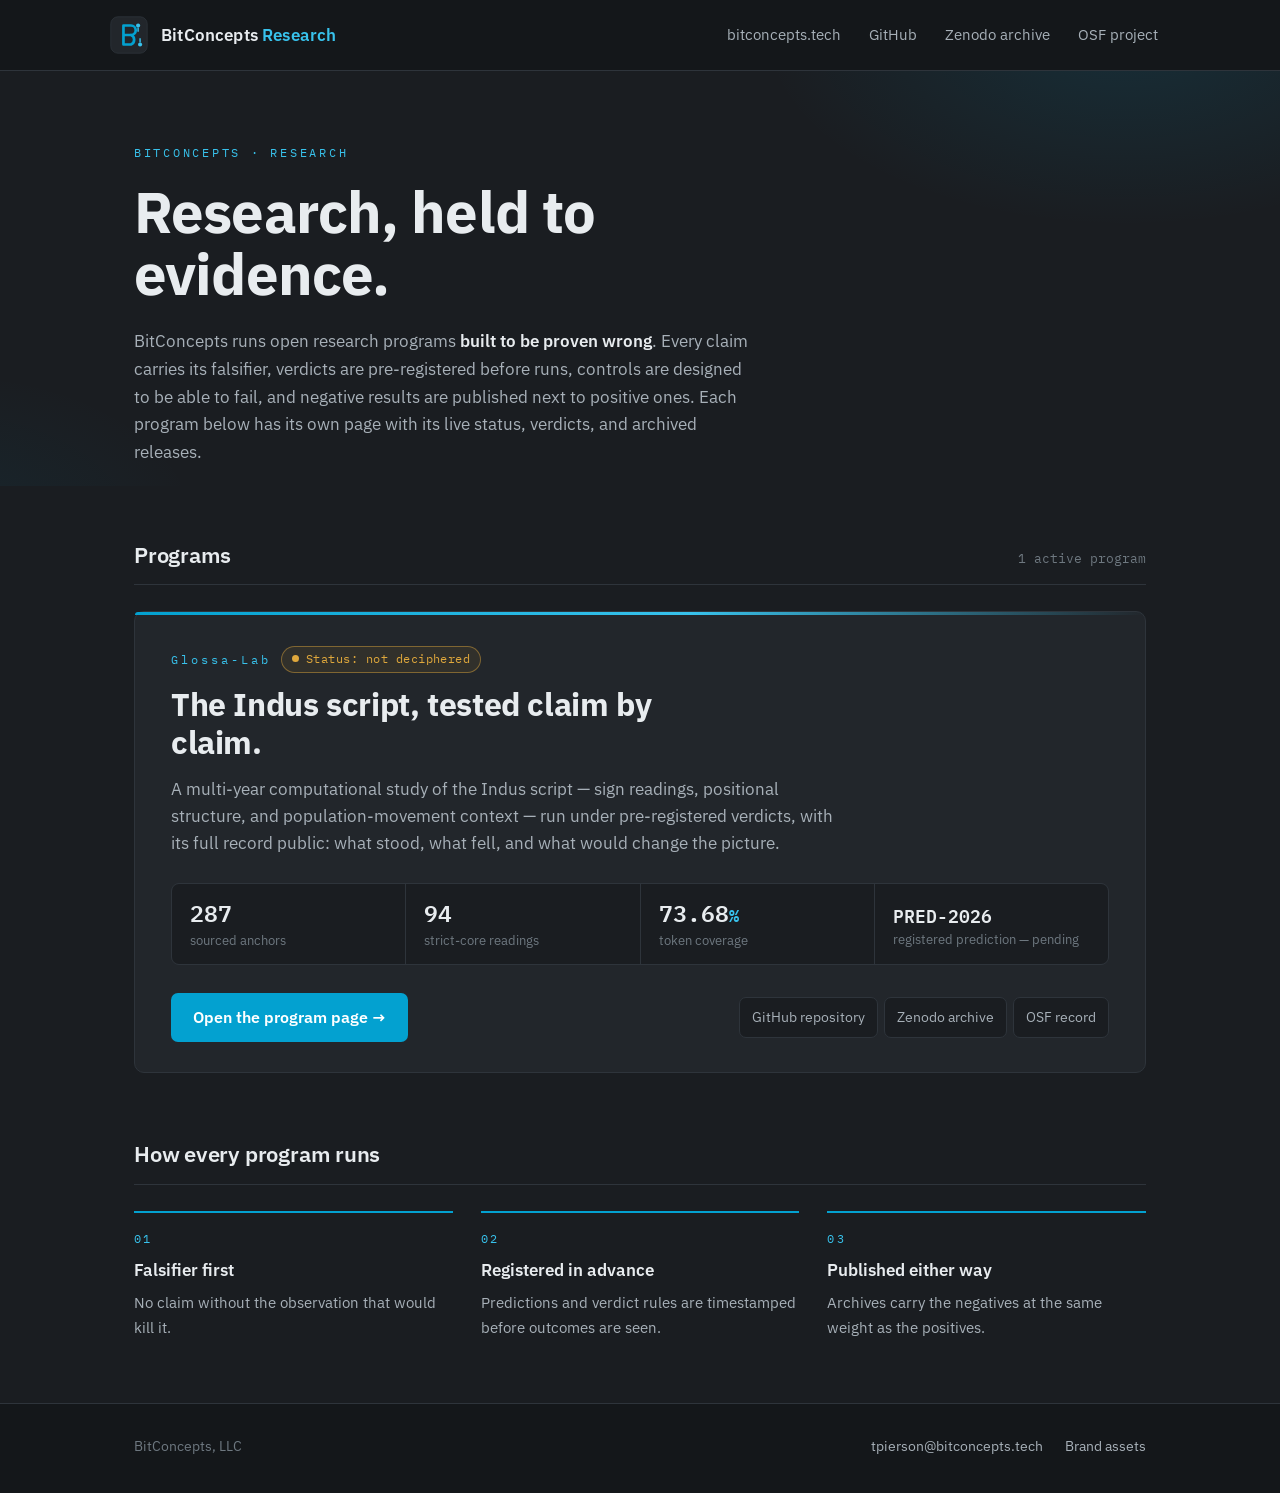
==== commit fabbe359: "T016: research restructure — /research/ is the Research home, Indus tracker moves to /research/indus" ====
--- a/research/index.html
+++ b/research/index.html
@@ -4,995 +4,326 @@
     <meta charset="utf-8" />
     <meta name="viewport" content="width=device-width, initial-scale=1, viewport-fit=cover" />
     <meta name="color-scheme" content="dark" />
-    <meta name="description" content="Tracking page for the BitConcepts Indus decipherment research program (Glossa-Lab): verdicts, registered predictions, archived releases, and open fronts — built only from verified program values." />
+    <meta name="description" content="BitConcepts Research — open research programs built to be proven wrong. Home of the Glossa-Lab Indus script decipherment program." />
+    <link rel="icon" href="data:," />
     <link rel="canonical" href="https://bitconcepts.tech/research/" />
-<meta name="robots" content="noindex, nofollow" />
-    <meta name="theme-color" content="#1a1d21" />
-    <meta property="og:type" content="website" />
-    <meta property="og:site_name" content="BitConcepts" />
-    <meta property="og:title" content="BitConcepts Research — Indus Program Tracker" />
-    <meta property="og:url" content="https://bitconcepts.tech/research/" />
-    <meta property="og:description" content="Tracking page for the BitConcepts Indus decipherment research program (Glossa-Lab): current status, verdicts, registered predictions, and archived releases — built only from verified program values." />
-    <meta property="og:image" content="https://bitconcepts.tech/assets/og-card.png" />
-    <meta name="twitter:card" content="summary_large_image" />
-    <meta name="twitter:title" content="BitConcepts Research — Indus Program Tracker" />
-    <meta name="twitter:description" content="Tracking page for the BitConcepts Indus decipherment research program (Glossa-Lab): current status, verdicts, registered predictions, and archived releases — built only from verified program values." />
-    <meta name="twitter:image" content="https://bitconcepts.tech/assets/og-card.png" />
-    <script type="application/ld+json">
-      {
-        "@context": "https://schema.org",
-        "@type": "WebPage",
-        "name": "BitConcepts Research — Indus Program Tracker",
-        "url": "https://bitconcepts.tech/research/",
-        "description": "Tracking page for the BitConcepts Indus decipherment research program (Glossa-Lab): current status, verdicts, registered predictions, and archived releases — built only from verified program values.",
-        "publisher": {
-          "@type": "Organization",
-          "name": "BitConcepts"
-        },
-        "about": {
-          "@type": "Dataset",
-          "name": "BitConcepts Indus decipherment research program (Glossa-Lab)",
-          "identifier": "https://doi.org/10.5281/zenodo.23298334",
-          "url": "https://doi.org/10.5281/zenodo.23298334"
-        }
-      }
-    </script>
-    <link rel="icon" href="data:image/svg+xml,%3Csvg xmlns='http://www.w3.org/2000/svg' viewBox='0 0 64 64'%3E%3Crect width='64' height='64' rx='12' fill='%231a1d21'/%3E%3Cpath d='M14 22h9M17 42h6' stroke='%2338c2ec' stroke-width='4' stroke-linecap='round'/%3E%3Ccircle cx='10' cy='22' r='3.4' fill='%2338c2ec'/%3E%3Ccircle cx='13' cy='42' r='3.4' fill='%2338c2ec'/%3E%3Cpath d='M27 11v42M27 11h12a10.5 10.5 0 0 1 0 21H27m0 0h15a10.5 10.5 0 0 1 0 21H27' stroke='%2303a1d0' stroke-width='6' fill='none' stroke-linecap='round' stroke-linejoin='round'/%3E%3C/svg%3E" />
-    <title>BitConcepts Research — Indus Program Tracker</title>
+    <title>BitConcepts Research</title>
+    <link rel="preconnect" href="https://fonts.googleapis.com" />
+    <link rel="preconnect" href="https://fonts.gstatic.com" crossorigin />
+    <link href="https://fonts.googleapis.com/css2?family=IBM+Plex+Mono:wght@400;500;600&family=IBM+Plex+Sans:wght@400;500;600;700&display=swap" rel="stylesheet" />
     <style>
-      /* BitConcepts system — palette sampled from the BitConcepts mark:
-         circuit blue #03a1d0 on charcoal #1a1d21 (see bitconcepts.tech
-         styles.v1.css). Fully self-contained: no external fonts, CSS,
-         or JS — this file drops into research/ unchanged. */
       :root {
-        --bg: #1a1d21;
-        --surface: #22262b;
-        --surface-2: #262c33;
-        --ink: #eef2f5;
-        --ink-2: #c3ced6;
-        --muted: #aeb9c2;
-        --line: #343a41;
-        --line-strong: #4b565f;
-        --blue: #03a1d0;
-        --accent: #38c2ec;
-        --accent-soft: #17303a;
-        --supported: #57c785;
-        --supported-bg: #1d2f24;
-        --contradicted: #f0937e;
-        --contradicted-bg: #38231f;
-        --inconclusive: #e8bc5a;
-        --inconclusive-bg: #33290f;
-        --invalid: #b9c0c7;
-        --invalid-bg: #2c3138;
-        --other: #6ec6e8;
-        --other-bg: #1d3038;
-        --pending: #e8bc5a;
-        --shadow: 0 1px 2px rgba(0, 0, 0, 0.4), 0 10px 28px rgba(0, 0, 0, 0.35);
         color-scheme: dark;
+        --field: #1A1D21;
+        --field-deep: #14171A;
+        --card: #22262B;
+        --card-edge: #2E343B;
+        --ink: #E8ECEF;
+        --ink-dim: #A7B0B8;
+        --ink-faint: #6E7880;
+        --blue: #03A1D0;
+        --blue-bright: #38C2EC;
+        --blue-dim: rgba(3, 161, 208, 0.14);
+        --amber: #E0A83C;
       }
       * { box-sizing: border-box; }
       html { scroll-behavior: smooth; }
+      body {
+        margin: 0;
+        background: var(--field);
+        color: var(--ink);
+        font-family: "IBM Plex Sans", system-ui, -apple-system, sans-serif;
+        font-size: 17px;
+        line-height: 1.6;
+        -webkit-font-smoothing: antialiased;
+      }
+      ::selection { background: var(--blue); color: #fff; }
+      a { color: var(--blue-bright); }
+      a:focus-visible, button:focus-visible {
+        outline: 2px solid var(--blue-bright);
+        outline-offset: 3px;
+        border-radius: 2px;
+      }
+      .wrap { max-width: 1060px; margin: 0 auto; padding: 0 24px; }
+
+      /* ---------- Header ---------- */
+      header {
+        border-bottom: 1px solid var(--card-edge);
+        background: var(--field-deep);
+      }
+      .header-in {
+        display: flex; align-items: center; justify-content: space-between;
+        gap: 20px; padding: 16px 0; flex-wrap: wrap;
+      }
+      .brand { display: flex; align-items: center; gap: 13px; text-decoration: none; color: var(--ink); }
+      .brand svg { flex: none; display: block; }
+      .brand-name { font-weight: 600; font-size: 1.06rem; letter-spacing: 0.01em; line-height: 1.2; }
+      .brand-name span { color: var(--blue-bright); }
+      nav { display: flex; gap: 4px; flex-wrap: wrap; }
+      nav a {
+        color: var(--ink-dim); text-decoration: none; font-size: 0.92rem;
+        padding: 7px 12px; border-radius: 6px;
+      }
+      nav a:hover { color: var(--ink); background: var(--card); }
+
+      /* ---------- Hero ---------- */
+      .hero { padding: 72px 0 20px; position: relative; overflow: hidden; }
+      .hero::before {
+        content: ""; position: absolute; inset: 0; pointer-events: none;
+        background:
+          radial-gradient(560px 300px at 88% -40px, rgba(3,161,208,0.13), transparent 65%),
+          radial-gradient(400px 240px at -60px 110%, rgba(3,161,208,0.07), transparent 65%);
+      }
+      .hero .wrap { position: relative; }
+      .hero-eyebrow {
+        font-family: "IBM Plex Mono", monospace; font-size: 0.78rem;
+        letter-spacing: 0.22em; text-transform: uppercase; color: var(--blue-bright);
+        margin: 0 0 18px;
+      }
+      h1 {
+        font-size: clamp(2.3rem, 5.4vw, 3.6rem); line-height: 1.08;
+        font-weight: 700; letter-spacing: -0.015em; margin: 0 0 22px; max-width: 15ch;
+      }
+      .hero-intro { max-width: 62ch; color: var(--ink-dim); font-size: 1.08rem; margin: 0; }
+      .hero-intro strong { color: var(--ink); font-weight: 600; }
+
+      /* ---------- Programs ---------- */
+      .programs { padding: 52px 0 8px; }
+      .section-head {
+        display: flex; align-items: baseline; justify-content: space-between;
+        gap: 16px; border-bottom: 1px solid var(--card-edge);
+        padding-bottom: 12px; margin-bottom: 26px; flex-wrap: wrap;
+      }
+      h2 {
+        font-size: 1.35rem; font-weight: 600; margin: 0; letter-spacing: -0.01em;
+      }
+      .section-note {
+        font-family: "IBM Plex Mono", monospace; font-size: 0.8rem; color: var(--ink-faint);
+      }
+
+      .program-card {
+        background: var(--card);
+        border: 1px solid var(--card-edge);
+        border-radius: 10px;
+        padding: 34px 36px 30px;
+        position: relative;
+      }
+      .program-card::before {
+        content: ""; position: absolute; top: 0; left: 0; right: 0; height: 3px;
+        background: linear-gradient(90deg, var(--blue), var(--blue-bright) 55%, transparent);
+        border-radius: 10px 10px 0 0;
+      }
+      .card-eyebrow {
+        font-family: "IBM Plex Mono", monospace; font-size: 0.78rem;
+        letter-spacing: 0.24em; color: var(--blue-bright); margin: 0 0 12px;
+        display: flex; align-items: center; gap: 10px; flex-wrap: wrap;
+      }
+      .status-pill {
+        font-family: "IBM Plex Mono", monospace; font-size: 0.74rem; letter-spacing: 0.04em;
+        color: var(--amber); border: 1px solid rgba(224,168,60,0.45);
+        background: rgba(224,168,60,0.08);
+        padding: 3px 10px; border-radius: 999px; text-transform: none;
+      }
+      .status-pill::before {
+        content: ""; display: inline-block; width: 7px; height: 7px; border-radius: 50%;
+        background: var(--amber); margin-right: 7px; vertical-align: 1px;
+      }
+      .card-title {
+        font-size: clamp(1.5rem, 3.4vw, 2rem); font-weight: 700; line-height: 1.2;
+        letter-spacing: -0.012em; margin: 0 0 14px; max-width: 26ch;
+      }
+      .card-desc { color: var(--ink-dim); max-width: 68ch; margin: 0 0 26px; }
+
+      .stats {
+        display: grid; grid-template-columns: repeat(4, 1fr); gap: 1px;
+        background: var(--card-edge); border: 1px solid var(--card-edge);
+        border-radius: 8px; overflow: hidden; margin: 0 0 28px;
+      }
+      .stat { background: var(--field); padding: 16px 18px 14px; }
+      .stat-value {
+        font-family: "IBM Plex Mono", monospace; font-size: 1.45rem; font-weight: 600;
+        color: var(--ink); line-height: 1.15; display: block;
+      }
+      .stat-value em { font-style: normal; color: var(--blue-bright); font-size: 1.05rem; }
+      .stat-label {
+        font-size: 0.8rem; color: var(--ink-faint); display: block; margin-top: 5px; line-height: 1.4;
+      }
+
+      .card-actions {
+        display: flex; align-items: center; justify-content: space-between;
+        gap: 18px; flex-wrap: wrap;
+      }
+      .open-link {
+        display: inline-block; background: var(--blue); color: #fff; text-decoration: none;
+        font-weight: 600; font-size: 0.98rem; padding: 12px 22px; border-radius: 7px;
+      }
+      .open-link:hover { background: #0A8FB9; }
+      .card-links { display: flex; gap: 6px; flex-wrap: wrap; }
+      .card-links a {
+        color: var(--ink-dim); text-decoration: none; font-size: 0.88rem;
+        padding: 8px 12px; border: 1px solid var(--card-edge); border-radius: 7px;
+        background: var(--field);
+      }
+      .card-links a:hover { color: var(--blue-bright); border-color: var(--blue); }
+
+      /* ---------- Method ---------- */
+      .method { padding: 56px 0 64px; }
+      .method-grid { display: grid; grid-template-columns: repeat(3, 1fr); gap: 28px; }
+      .method-item { border-top: 2px solid var(--blue); padding-top: 16px; }
+      .method-num {
+        font-family: "IBM Plex Mono", monospace; font-size: 0.78rem; color: var(--blue-bright);
+        letter-spacing: 0.18em; display: block; margin-bottom: 8px;
+      }
+      .method-item h3 { font-size: 1.05rem; font-weight: 600; margin: 0 0 7px; }
+      .method-item p { color: var(--ink-dim); font-size: 0.95rem; margin: 0; }
+
+      /* ---------- Footer ---------- */
+      footer {
+        border-top: 1px solid var(--card-edge); background: var(--field-deep);
+        padding: 30px 0 36px;
+      }
+      .footer-in {
+        display: flex; justify-content: space-between; gap: 18px; flex-wrap: wrap;
+        align-items: center; font-size: 0.9rem; color: var(--ink-faint);
+      }
+      .footer-in a { color: var(--ink-dim); text-decoration: none; }
+      .footer-in a:hover { color: var(--blue-bright); text-decoration: underline; }
+      .footer-links { display: flex; gap: 22px; flex-wrap: wrap; }
+
+      @media (max-width: 760px) {
+        body { font-size: 16px; }
+        .hero { padding: 48px 0 8px; }
+        .program-card { padding: 26px 22px 24px; }
+        .stats { grid-template-columns: 1fr 1fr; }
+        .method-grid { grid-template-columns: 1fr; gap: 22px; }
+        .header-in { padding: 13px 0; }
+        nav a { padding: 6px 8px; }
+      }
       @media (prefers-reduced-motion: reduce) {
         html { scroll-behavior: auto; }
-        * { transition: none !important; animation: none !important; }
-      }
-      body {
-        margin: 0;
-        background-color: var(--bg);
-        background-image: radial-gradient(1200px 700px at 50% 0%, #262c33 0%, rgba(38, 44, 51, 0) 62%);
-        background-repeat: no-repeat;
-        color: var(--ink);
-        font-family: "Segoe UI", system-ui, -apple-system, Roboto, Helvetica, Arial, sans-serif;
-        font-size: 16px;
-        line-height: 1.55;
-        -webkit-font-smoothing: antialiased;
-      }
-      a { color: var(--accent); text-decoration-thickness: 1px; text-underline-offset: 3px; }
-      a:hover { text-decoration-thickness: 2px; }
-      a:focus-visible, button:focus-visible { outline: 2px solid var(--accent); outline-offset: 2px; }
-      .mono { font-family: ui-monospace, "SF Mono", "Cascadia Mono", Consolas, monospace; }
-      .wrap { max-width: 1120px; margin: 0 auto; padding: 0 20px; }
-
-      /* ---------- brand header ---------- */
-      .topstrip {
-        border-bottom: 1px solid var(--line);
-        background: rgba(34, 38, 43, 0.55);
-      }
-      .topstrip .wrap {
-        display: flex; flex-wrap: wrap; gap: 10px 22px; align-items: center;
-        padding-top: 12px; padding-bottom: 12px;
-      }
-      .brand { display: flex; align-items: center; gap: 13px; }
-      .brand .mark { flex: none; display: block; }
-      .brand .own {
-        display: block;
-        font-size: 16.5px; font-weight: 600;
-        letter-spacing: 0.13em; text-transform: uppercase; color: var(--ink);
-        line-height: 1.15;
-      }
-      .brand .own-sub {
-        display: block;
-        font-size: 11px; font-weight: 600;
-        letter-spacing: 0.3em; text-transform: uppercase; color: var(--accent);
-        line-height: 1.3;
-      }
-      .topstrip .asof { font-size: 12.5px; color: var(--muted); }
-      .topstrip nav { margin-left: auto; display: flex; flex-wrap: wrap; gap: 6px 18px; }
-      .topstrip nav a { font-size: 13px; font-weight: 600; }
-
-      /* ---------- hero ---------- */
-      .hero { padding: 44px 0 8px; }
-      .hero-grid { display: grid; grid-template-columns: 1.25fr 1fr; gap: 40px; align-items: start; }
-      .hero h1 {
-        font-weight: 650;
-        font-size: clamp(32px, 4.6vw, 48px); line-height: 1.08; letter-spacing: -0.015em;
-        margin: 0 0 6px;
-      }
-      .hero .program {
-        font-family: ui-monospace, "SF Mono", "Cascadia Mono", Consolas, monospace; font-size: 13px; font-weight: 600;
-        letter-spacing: 0.08em; text-transform: uppercase; color: var(--accent);
-        margin: 0 0 14px;
-      }
-      .status-line {
-        display: flex; align-items: flex-start; gap: 12px;
-        border: 1.5px solid var(--line-strong); background: var(--surface);
-        border-radius: 12px;
-        padding: 16px 18px; margin: 22px 0 18px; box-shadow: var(--shadow);
-      }
-      .status-line .dot {
-        flex: none; width: 12px; height: 12px; border-radius: 50%;
-        background: var(--contradicted); margin-top: 5px;
-        box-shadow: 0 0 0 4px var(--contradicted-bg);
-      }
-      .status-line p { margin: 0; font-size: 17px; line-height: 1.5; }
-      .status-line strong { font-weight: 700; }
-      .hero .lede { font-size: 17px; color: var(--ink-2); margin: 0 0 16px; max-width: 56ch; }
-      .falsified {
-        border-left: 3px solid var(--contradicted); background: var(--contradicted-bg);
-        border-radius: 0 8px 8px 0;
-        padding: 12px 16px; font-size: 14.5px; color: var(--ink); max-width: 60ch;
-      }
-      .falsified strong { color: var(--contradicted); }
-      figure.seal { margin: 0; }
-      figure.seal img {
-        width: 100%; height: auto; display: block; border: 1px solid var(--line-strong);
-        border-radius: 10px;
-        box-shadow: var(--shadow);
-      }
-      figure.seal figcaption { font-size: 12.5px; color: var(--muted); margin-top: 8px; line-height: 1.45; }
-
-      /* ---------- stat ledger ---------- */
-      .ledger {
-        display: grid; grid-template-columns: repeat(4, 1fr); gap: 0;
-        border: 1px solid var(--line-strong); background: var(--surface);
-        border-radius: 12px; overflow: hidden;
-        margin: 36px 0 8px; box-shadow: var(--shadow);
-      }
-      .ledger .cell { padding: 18px 20px 16px; border-right: 1px solid var(--line); }
-      .ledger .cell:last-child { border-right: none; }
-      .ledger .num {
-        font-size: 40px; font-weight: 650; letter-spacing: -0.01em;
-        line-height: 1; margin: 0 0 4px;
-      }
-      .ledger .num small { font-size: 20px; color: var(--muted); font-weight: 500; }
-      .ledger .lbl { font-size: 13px; font-weight: 700; margin: 0 0 3px; }
-      .ledger .sub { font-size: 12.5px; color: var(--muted); margin: 0; line-height: 1.45; }
-      .stackbar { display: flex; height: 9px; margin: 10px 0 8px; border: 1px solid var(--line-strong); overflow: hidden; border-radius: 3px; }
-      .stackbar span { display: block; height: 100%; }
-      .stack-legend { display: flex; flex-wrap: wrap; gap: 3px 12px; font-size: 11.5px; color: var(--ink-2); font-family: ui-monospace, "SF Mono", "Cascadia Mono", Consolas, monospace; }
-      .stack-legend i { display: inline-block; width: 8px; height: 8px; margin-right: 5px; border-radius: 2px; }
-      .covbar { height: 9px; background: var(--surface-2); border: 1px solid var(--line-strong); margin: 10px 0 8px; border-radius: 3px; overflow: hidden; }
-      .covbar span { display: block; height: 100%; background: var(--blue); }
-
-      /* ---------- sections ---------- */
-      section { padding: 40px 0 8px; }
-      .sec-head { display: flex; align-items: baseline; gap: 16px; border-bottom: 2px solid var(--line-strong); padding-bottom: 10px; margin-bottom: 20px; }
-      .sec-head h2 {
-        font-size: clamp(25px, 3.2vw, 32px); letter-spacing: -0.01em;
-        font-weight: 650; margin: 0; line-height: 1.1;
-      }
-      .sec-head .sec-note { margin-left: auto; font-size: 13px; color: var(--muted); text-align: right; max-width: 44ch; }
-      .sec-intro { font-size: 15.5px; color: var(--ink-2); max-width: 72ch; margin: 0 0 20px; }
-
-      /* ---------- verdict board ---------- */
-      .filters { display: flex; flex-wrap: wrap; gap: 8px; margin: 0 0 18px; }
-      .filters button {
-        font: inherit; font-size: 13px; font-weight: 600; cursor: pointer;
-        border: 1px solid var(--line-strong); background: var(--surface); color: var(--ink-2);
-        padding: 7px 14px; border-radius: 999px;
-        transition: border-color 0.15s ease, background 0.15s ease, color 0.15s ease;
-      }
-      .filters button:hover { border-color: var(--accent); color: var(--ink); }
-      .filters button[aria-pressed="true"] { background: var(--blue); color: #ffffff; border-color: var(--blue); }
-      .filters button .cnt { font-family: ui-monospace, "SF Mono", "Cascadia Mono", Consolas, monospace; font-size: 11.5px; opacity: 0.8; margin-left: 5px; }
-      .board { display: grid; grid-template-columns: 1fr 1fr; gap: 16px; align-items: start; }
-      .vcard {
-        background: var(--surface); border: 1px solid var(--line); box-shadow: var(--shadow);
-        border-radius: 12px;
-        padding: 18px 20px 16px;
-      }
-      .vcard .top { display: flex; align-items: flex-start; gap: 12px; margin-bottom: 8px; }
-      .vcard h3 { font-size: 16.5px; font-weight: 700; margin: 0; line-height: 1.3; flex: 1; }
-      .pill {
-        flex: none; font-family: ui-monospace, "SF Mono", "Cascadia Mono", Consolas, monospace; font-size: 11px; font-weight: 600;
-        letter-spacing: 0.06em; padding: 4px 9px; border: 1px solid currentColor; border-radius: 3px;
-      }
-      .pill.supported { color: var(--supported); background: var(--supported-bg); }
-      .pill.contradicted { color: var(--contradicted); background: var(--contradicted-bg); }
-      .pill.inconclusive { color: var(--inconclusive); background: var(--inconclusive-bg); }
-      .pill.invalid { color: var(--invalid); background: var(--invalid-bg); }
-      .pill.other { color: var(--other); background: var(--other-bg); }
-      .vcard .spec { font-family: ui-monospace, "SF Mono", "Cascadia Mono", Consolas, monospace; font-size: 12px; color: var(--muted); margin: 0 0 10px; }
-      .vcard .ev { font-size: 14.5px; margin: 0 0 10px; }
-      .vcard .cav {
-        font-size: 13px; color: var(--ink-2); border-top: 1px dashed var(--line-strong);
-        padding-top: 10px; margin: 0;
-      }
-      .vcard .cav b { font-weight: 700; color: var(--ink); }
-      .board-empty { display: none; font-size: 15px; color: var(--muted); padding: 12px 0; }
-
-      /* ---------- predictions ---------- */
-      .pred-grid { display: grid; grid-template-columns: repeat(3, 1fr); gap: 16px; align-items: start; }
-      .pred {
-        background: var(--surface); border: 1px solid var(--line); border-top: 4px solid var(--pending);
-        border-radius: 12px;
-        box-shadow: var(--shadow); padding: 18px 20px 16px;
-      }
-      .pred .pid { font-family: ui-monospace, "SF Mono", "Cascadia Mono", Consolas, monospace; font-size: 12.5px; font-weight: 600; color: var(--muted); margin: 0 0 6px; }
-      .pred h3 { font-size: 16px; margin: 0 0 8px; line-height: 1.35; }
-      .pred .crit { font-family: ui-monospace, "SF Mono", "Cascadia Mono", Consolas, monospace; font-size: 14px; margin: 0 0 12px; }
-      .pend {
-        display: inline-block; font-family: ui-monospace, "SF Mono", "Cascadia Mono", Consolas, monospace; font-size: 11px; font-weight: 600;
-        letter-spacing: 0.06em; color: var(--pending); border: 1px dashed var(--pending);
-        padding: 4px 9px; border-radius: 3px; background: var(--inconclusive-bg);
-      }
-      .pred-note { font-size: 14.5px; color: var(--ink-2); max-width: 74ch; margin: 18px 0 0; }
-      .pred-note strong { color: var(--ink); }
-
-      /* ---------- audit ---------- */
-      .audit-grid { display: grid; grid-template-columns: 1.15fr 1fr; gap: 32px; align-items: start; }
-      .chart-box { background: var(--surface); border: 1px solid var(--line); border-radius: 12px; box-shadow: var(--shadow); padding: 20px 20px 12px; }
-      .chart-box h3 { font-size: 15px; margin: 0 0 4px; }
-      .chart-box .chart-sub { font-size: 12.5px; color: var(--muted); margin: 0 0 14px; }
-      .chart-box svg { width: 100%; height: auto; display: block; }
-      .audit-facts { display: grid; gap: 14px; }
-      .afact { border: 1px solid var(--line); background: var(--surface); border-radius: 12px; padding: 14px 18px; box-shadow: var(--shadow); }
-      .afact .n { font-size: 30px; font-weight: 650; letter-spacing: -0.01em; line-height: 1; }
-      .afact p { margin: 5px 0 0; font-size: 13.5px; color: var(--ink-2); }
-      .selfcatch {
-        border: 1.5px solid var(--contradicted); background: var(--contradicted-bg);
-        border-radius: 12px;
-        padding: 14px 18px; font-size: 14px;
-      }
-      .selfcatch strong { color: var(--contradicted); }
-
-      /* ---------- releases ---------- */
-      .rel-list { border: 1px solid var(--line); background: var(--surface); border-radius: 12px; overflow: hidden; box-shadow: var(--shadow); }
-      .rel {
-        display: flex; flex-wrap: wrap; align-items: baseline; gap: 6px 18px;
-        padding: 13px 20px; border-bottom: 1px solid var(--line);
-      }
-      .rel:last-child { border-bottom: none; }
-      .rel .v { font-family: ui-monospace, "SF Mono", "Cascadia Mono", Consolas, monospace; font-weight: 600; font-size: 15px; min-width: 74px; }
-      .rel .doi { font-family: ui-monospace, "SF Mono", "Cascadia Mono", Consolas, monospace; font-size: 13px; }
-      .rel .what { font-size: 13.5px; color: var(--muted); margin-left: auto; text-align: right; }
-      .rel.prep { background: var(--surface-2); }
-      .prep-tag {
-        font-family: ui-monospace, "SF Mono", "Cascadia Mono", Consolas, monospace; font-size: 11px; font-weight: 600; letter-spacing: 0.06em;
-        color: var(--pending); border: 1px dashed var(--pending); padding: 3px 8px; border-radius: 3px;
-      }
-
-      /* ---------- open fronts ---------- */
-      .steps { display: grid; grid-template-columns: repeat(4, 1fr); gap: 0; border: 1px solid var(--line-strong); background: var(--surface); border-radius: 12px; overflow: hidden; box-shadow: var(--shadow); margin-bottom: 20px; }
-      .step { padding: 16px 18px; border-right: 1px solid var(--line); }
-      .step:last-child { border-right: none; }
-      .step .st {
-        font-family: ui-monospace, "SF Mono", "Cascadia Mono", Consolas, monospace; font-size: 11px; font-weight: 600; letter-spacing: 0.06em;
-        text-transform: uppercase; margin: 0 0 6px;
-      }
-      .step h3 { font-size: 15px; margin: 0 0 6px; line-height: 1.3; }
-      .step p { font-size: 13px; color: var(--ink-2); margin: 0; }
-      .st.done { color: var(--supported); }
-      .st.now { color: var(--accent); }
-      .st.next { color: var(--pending); }
-      .st.cond { color: var(--muted); }
-      .fronts { display: grid; grid-template-columns: 1fr 1fr; gap: 16px; align-items: start; }
-      .front { background: var(--surface); border: 1px solid var(--line); border-radius: 12px; box-shadow: var(--shadow); padding: 16px 20px; }
-      .front h3 { font-size: 15.5px; margin: 0 0 6px; }
-      .front p { font-size: 14px; color: var(--ink-2); margin: 0; }
-      .front p strong { color: var(--ink); }
-
-      /* ---------- method ---------- */
-      .method-grid { display: grid; grid-template-columns: repeat(4, 1fr); gap: 16px; align-items: start; }
-      .mstep { border-top: 3px solid var(--blue); padding-top: 12px; }
-      .mstep .no { font-family: ui-monospace, "SF Mono", "Cascadia Mono", Consolas, monospace; font-size: 12px; color: var(--accent); font-weight: 600; }
-      .mstep h3 { font-size: 15.5px; margin: 4px 0 6px; }
-      .mstep p { font-size: 13.5px; color: var(--ink-2); margin: 0; }
-      .rules { display: grid; grid-template-columns: 1fr 1fr; gap: 8px 32px; margin-top: 22px; }
-      .rules li { font-size: 14.5px; margin-bottom: 8px; }
-      .rules { padding-left: 20px; }
-      .second-seal { display: grid; grid-template-columns: 1fr 1.4fr; gap: 32px; align-items: center; margin-top: 26px; }
-      .second-seal p { font-size: 15px; color: var(--ink-2); margin: 0 0 10px; }
-      .second-seal p strong { color: var(--ink); }
-
-      /* ---------- latest research ---------- */
-      .article {
-        background: var(--surface); border: 1px solid var(--line);
-        border-radius: 12px;
-        box-shadow: var(--shadow); overflow: hidden;
-      }
-      .article summary {
-        cursor: pointer; list-style: none; padding: 20px 22px 18px;
-      }
-      .article summary::-webkit-details-marker { display: none; }
-      .article summary::marker { content: ""; }
-      .article summary:hover { background: var(--surface-2); }
-      .article .a-date {
-        font-family: ui-monospace, "SF Mono", "Cascadia Mono", Consolas, monospace; font-size: 12.5px; font-weight: 600;
-        letter-spacing: 0.06em; text-transform: uppercase; color: var(--accent); margin: 0 0 6px;
-      }
-      .article .a-title { font-size: clamp(20px, 2.6vw, 25px); font-weight: 650; line-height: 1.25; letter-spacing: -0.01em; margin: 0 0 8px; }
-      .article .a-basis { font-size: 13px; color: var(--muted); margin: 0 0 12px; line-height: 1.5; }
-      .article .a-toggle { font-size: 13px; font-weight: 700; color: var(--accent); }
-      .article .lbl-close { display: none; }
-      .article[open ] .lbl-open { display: none; }
-      .article[open ] .lbl-close { display: inline; }
-      .article .a-body { border-top: 1px solid var(--line); padding: 6px 22px 20px; }
-      .article .a-body p { font-size: 15.5px; color: var(--ink-2); margin: 14px 0; max-width: 74ch; }
-      .article .a-body p strong, .article .a-body li strong { color: var(--ink); }
-      .article .a-body h3 { font-size: 17px; font-weight: 700; margin: 22px 0 4px; }
-      .article .a-body ul { margin: 8px 0 14px; padding-left: 22px; }
-      .article .a-body li { font-size: 15px; color: var(--ink-2); margin-bottom: 10px; max-width: 74ch; }
-      .article .a-links { font-size: 13.5px; color: var(--muted); border-top: 1px dashed var(--line-strong); padding-top: 14px; margin-top: 18px; }
-
-      /* ---------- papers & links ---------- */
-      .links-cols { display: grid; grid-template-columns: 1fr 1fr; gap: 16px 32px; align-items: start; }
-      .links-group h3 { font-size: 16px; margin: 0 0 6px; }
-      .links-group .g-note { font-size: 13px; color: var(--muted); margin: 0 0 14px; }
-      .linklist { list-style: none; margin: 0; padding: 0; }
-      .linklist li { padding: 11px 0; border-bottom: 1px dashed var(--line); }
-      .linklist li:last-child { border-bottom: none; }
-      .linklist .lt { font-size: 15px; font-weight: 700; line-height: 1.35; }
-      .linklist .ld { font-size: 13.5px; color: var(--ink-2); margin: 3px 0 0; line-height: 1.5; }
-      .linklist .ld .mono { font-size: 12.5px; }
-
-      footer {
-        margin-top: 48px; border-top: 2px solid var(--line-strong); padding: 22px 0 40px;
-        font-size: 13.5px; color: var(--ink-2);
-      }
-      footer .wrap { display: flex; flex-wrap: wrap; gap: 10px 28px; align-items: center; }
-      footer .fbrand { display: inline-flex; align-items: center; gap: 9px; }
-      footer .own { font-weight: 700; color: var(--ink); }
-
-      @media (max-width: 900px) {
-        .hero-grid { grid-template-columns: 1fr; gap: 24px; }
-        .ledger { grid-template-columns: 1fr 1fr; }
-        .ledger .cell:nth-child(2) { border-right: none; }
-        .ledger .cell:nth-child(1), .ledger .cell:nth-child(2) { border-bottom: 1px solid var(--line); }
-        .board { grid-template-columns: 1fr; }
-        .pred-grid { grid-template-columns: 1fr; }
-        .audit-grid { grid-template-columns: 1fr; }
-        .steps { grid-template-columns: 1fr 1fr; }
-        .step:nth-child(2) { border-right: none; }
-        .step:nth-child(1), .step:nth-child(2) { border-bottom: 1px solid var(--line); }
-        .fronts { grid-template-columns: 1fr; }
-        .links-cols { grid-template-columns: 1fr; }
-        .method-grid { grid-template-columns: 1fr 1fr; }
-        .rules { grid-template-columns: 1fr; }
-        .second-seal { grid-template-columns: 1fr; }
-        .sec-head { flex-wrap: wrap; }
-        .sec-head .sec-note { margin-left: 0; text-align: left; }
-        .topstrip nav { margin-left: 0; }
-      }
-      @media (max-width: 520px) {
-        .ledger { grid-template-columns: 1fr; }
-        .ledger .cell { border-right: none; border-bottom: 1px solid var(--line); }
-        .ledger .cell:last-child { border-bottom: none; }
-        .steps { grid-template-columns: 1fr; }
-        .step { border-right: none; border-bottom: 1px solid var(--line); }
-        .step:last-child { border-bottom: none; }
-        .method-grid { grid-template-columns: 1fr; }
-        .rel .what { margin-left: 0; text-align: left; }
       }
     </style>
   </head>
   <body>
-    <div class="topstrip">
-      <div class="wrap">
-        <span class="brand">
-          <svg class="mark" width="46" height="46" viewBox="0 0 64 64" role="img" aria-label="BitConcepts — blue circuit B mark">
-            <defs>
-              <linearGradient id="bcg" x1="0" y1="0" x2="0" y2="1">
-                <stop offset="0" stop-color="#5fd3f3" />
-                <stop offset="0.55" stop-color="#03a1d0" />
-                <stop offset="1" stop-color="#02779e" />
-              </linearGradient>
-            </defs>
-            <g stroke="url(#bcg)" stroke-width="5" stroke-linecap="round">
-              <path d="M30 18H15" fill="none" />
-              <path d="M30 32H17" fill="none" />
-              <path d="M30 46H15" fill="none" />
-            </g>
-            <circle cx="11" cy="18" r="4" fill="url(#bcg)" />
-            <circle cx="12.5" cy="32" r="4.5" fill="url(#bcg)" />
-            <circle cx="11" cy="46" r="4" fill="url(#bcg)" />
-            <path d="M30 8v48M30 8h11a12 12 0 0 1 0 24H30m0 0h14a12 12 0 0 1 0 24H30" fill="none" stroke="url(#bcg)" stroke-width="6.5" stroke-linecap="round" stroke-linejoin="round" />
+    <header>
+      <div class="wrap header-in">
+        <a class="brand" href="https://bitconcepts.tech/" aria-label="BitConcepts home">
+          <svg width="38" height="38" viewBox="0 0 48 48" role="img" aria-label="BitConcepts circuit B mark">
+            <rect x="1" y="1" width="46" height="46" rx="9" fill="#22262B" stroke="#2E343B"/>
+            <path d="M17 12 v24 M17 12 h9.5 a6 6 0 0 1 0 12 H17 M26.5 24 a6.5 6.5 0 0 1 0 12 H17" fill="none" stroke="#03A1D0" stroke-width="3.4" stroke-linecap="round"/>
+            <circle cx="35.5" cy="12" r="2.6" fill="#38C2EC"/>
+            <circle cx="38" cy="36" r="2.6" fill="#38C2EC"/>
+            <path d="M35.5 14.6 V20 M38 33.4 V28" stroke="#38C2EC" stroke-width="1.8"/>
           </svg>
-          <span>
-            <span class="own">BitConcepts</span>
-            <span class="own-sub">Research</span>
-          </span>
-        </span>
-        <span class="asof">Program record as of October 11, 2026</span>
-        <nav aria-label="Program records">
-          <a href="https://github.com/BitConcepts/glossa-lab" target="_blank" rel="noopener">GitHub repository</a>
-          <a href="https://doi.org/10.5281/zenodo.20379070" target="_blank" rel="noopener">Zenodo archive</a>
-          <a href="https://osf.io/ybd65" target="_blank" rel="noopener">OSF project record</a>
+          <span class="brand-name">BitConcepts <span>Research</span></span>
+        </a>
+        <nav aria-label="Research links">
+          <a href="https://bitconcepts.tech/">bitconcepts.tech</a>
+          <a href="https://github.com/BitConcepts">GitHub</a>
+          <a href="https://doi.org/10.5281/zenodo.20379070">Zenodo archive</a>
+          <a href="https://osf.io/ybd65/">OSF project</a>
         </nav>
       </div>
-    </div>
-
-    <header class="hero">
-      <div class="wrap">
-        <div class="hero-grid">
-          <div>
-            <p class="program">Glossa-Lab · Indus decipherment research</p>
-            <h1>The Indus script, tested claim by claim.</h1>
-            <div class="status-line" role="note">
-              <span class="dot" aria-hidden="true"></span>
-              <p><strong>Status: not deciphered.</strong> The Indus script remains undeciphered. This program holds a well-audited, <strong>unproven</strong> hypothesis — and publishes the evidence for and against it at the same size.</p>
-            </div>
-            <p class="lede">Glossa-Lab tests proposed readings of the Indus sign system the way a result earns trust anywhere else: every study is specified before it runs, frozen before data is touched, and closed with a verdict — including the verdicts that go against the program.</p>
-            <div class="falsified">
-              <strong>Falsified and quarantined:</strong> an earlier statistical-association (SA) method for assigning readings failed the program's own held-out test — <span class="mono">0.000 accuracy, 0 of 115</span> — and was withdrawn. No current claim rests on it; 44 anchors still await independent, non-SA validation.
-            </div>
+    </header>
+
+    <main>
+      <section class="hero">
+        <div class="wrap">
+          <p class="hero-eyebrow">BitConcepts · Research</p>
+          <h1>Research, held to evidence.</h1>
+          <p class="hero-intro">
+            BitConcepts runs open research programs <strong>built to be proven wrong</strong>.
+            Every claim carries its falsifier, verdicts are pre-registered before runs, controls are
+            designed to be able to fail, and negative results are published next to positive ones.
+            Each program below has its own page with its live status, verdicts, and archived releases.
+          </p>
+        </div>
+      </section>
+
+      <section class="programs" aria-labelledby="programs-heading">
+        <div class="wrap">
+          <div class="section-head">
+            <h2 id="programs-heading">Programs</h2>
+            <span class="section-note">1 active program</span>
           </div>
-          <figure class="seal">
-            <img src="[data-uri]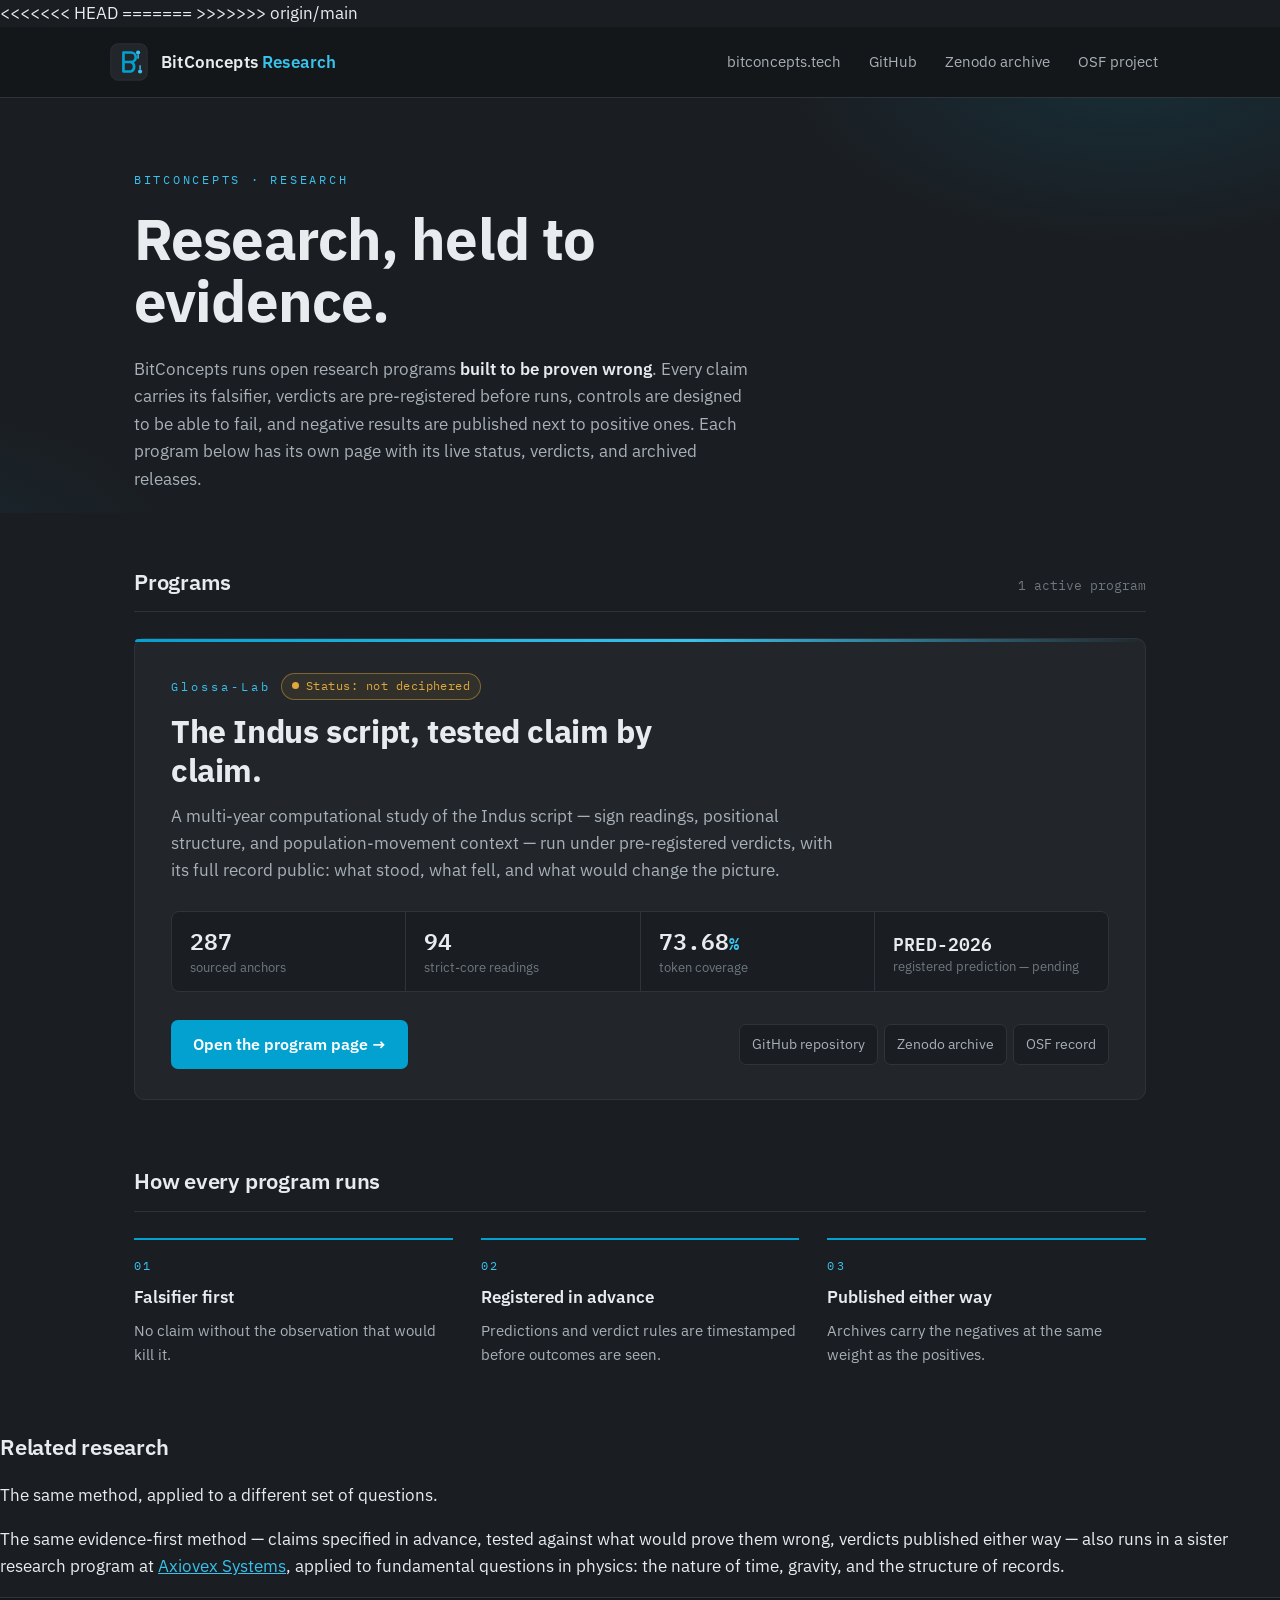
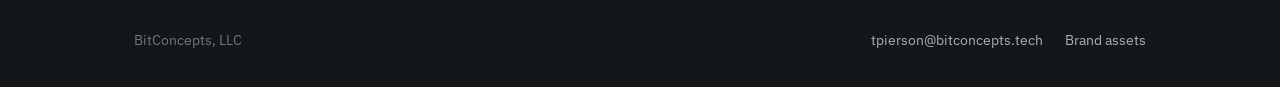
==== commit 36cb0622: "staging sync: research restructure + noindex guards re-asserted (T016)" ====
--- a/research/index.html
+++ b/research/index.html
@@ -7,10 +7,46 @@
     <meta name="description" content="BitConcepts Research — open research programs built to be proven wrong. Home of the Glossa-Lab Indus script decipherment program." />
     <link rel="icon" href="data:," />
     <link rel="canonical" href="https://bitconcepts.tech/research/" />
+<<<<<<< HEAD
+<meta name="robots" content="noindex, nofollow" />
+    <meta name="theme-color" content="#1a1d21" />
+    <meta property="og:type" content="website" />
+    <meta property="og:site_name" content="BitConcepts" />
+    <meta property="og:title" content="BitConcepts Research — Indus Program Tracker" />
+    <meta property="og:url" content="https://bitconcepts.tech/research/" />
+    <meta property="og:description" content="Tracking page for the BitConcepts Indus decipherment research program (Glossa-Lab): current status, verdicts, registered predictions, and archived releases — built only from verified program values." />
+    <meta property="og:image" content="https://bitconcepts.tech/assets/og-card.png" />
+    <meta name="twitter:card" content="summary_large_image" />
+    <meta name="twitter:title" content="BitConcepts Research — Indus Program Tracker" />
+    <meta name="twitter:description" content="Tracking page for the BitConcepts Indus decipherment research program (Glossa-Lab): current status, verdicts, registered predictions, and archived releases — built only from verified program values." />
+    <meta name="twitter:image" content="https://bitconcepts.tech/assets/og-card.png" />
+    <script type="application/ld+json">
+      {
+        "@context": "https://schema.org",
+        "@type": "WebPage",
+        "name": "BitConcepts Research — Indus Program Tracker",
+        "url": "https://bitconcepts.tech/research/",
+        "description": "Tracking page for the BitConcepts Indus decipherment research program (Glossa-Lab): current status, verdicts, registered predictions, and archived releases — built only from verified program values.",
+        "publisher": {
+          "@type": "Organization",
+          "name": "BitConcepts"
+        },
+        "about": {
+          "@type": "Dataset",
+          "name": "BitConcepts Indus decipherment research program (Glossa-Lab)",
+          "identifier": "https://doi.org/10.5281/zenodo.23298334",
+          "url": "https://doi.org/10.5281/zenodo.23298334"
+        }
+      }
+    </script>
+    <link rel="icon" href="data:image/svg+xml,%3Csvg xmlns='http://www.w3.org/2000/svg' viewBox='0 0 64 64'%3E%3Crect width='64' height='64' rx='12' fill='%231a1d21'/%3E%3Cpath d='M14 22h9M17 42h6' stroke='%2338c2ec' stroke-width='4' stroke-linecap='round'/%3E%3Ccircle cx='10' cy='22' r='3.4' fill='%2338c2ec'/%3E%3Ccircle cx='13' cy='42' r='3.4' fill='%2338c2ec'/%3E%3Cpath d='M27 11v42M27 11h12a10.5 10.5 0 0 1 0 21H27m0 0h15a10.5 10.5 0 0 1 0 21H27' stroke='%2303a1d0' stroke-width='6' fill='none' stroke-linecap='round' stroke-linejoin='round'/%3E%3C/svg%3E" />
+    <title>BitConcepts Research — Indus Program Tracker</title>
+=======
     <title>BitConcepts Research</title>
     <link rel="preconnect" href="https://fonts.googleapis.com" />
     <link rel="preconnect" href="https://fonts.gstatic.com" crossorigin />
     <link href="https://fonts.googleapis.com/css2?family=IBM+Plex+Mono:wght@400;500;600&family=IBM+Plex+Sans:wght@400;500;600;700&display=swap" rel="stylesheet" />
+>>>>>>> origin/main
     <style>
       :root {
         color-scheme: dark;
@@ -314,6 +350,15 @@
           </div>
         </div>
       </section>
+
+      <!-- ================= RELATED RESEARCH ================= -->
+      <section id="related" aria-labelledby="related-h">
+        <div class="sec-head">
+          <h2 id="related-h">Related research</h2>
+          <p class="sec-note">The same method, applied to a different set of questions.</p>
+        </div>
+        <p class="sec-intro">The same evidence-first method — claims specified in advance, tested against what would prove them wrong, verdicts published either way — also runs in a sister research program at <a href="https://axiovexsystems.com/research/">Axiovex Systems</a>, applied to fundamental questions in physics: the nature of time, gravity, and the structure of records.</p>
+      </section>
     </main>
 
     <footer>
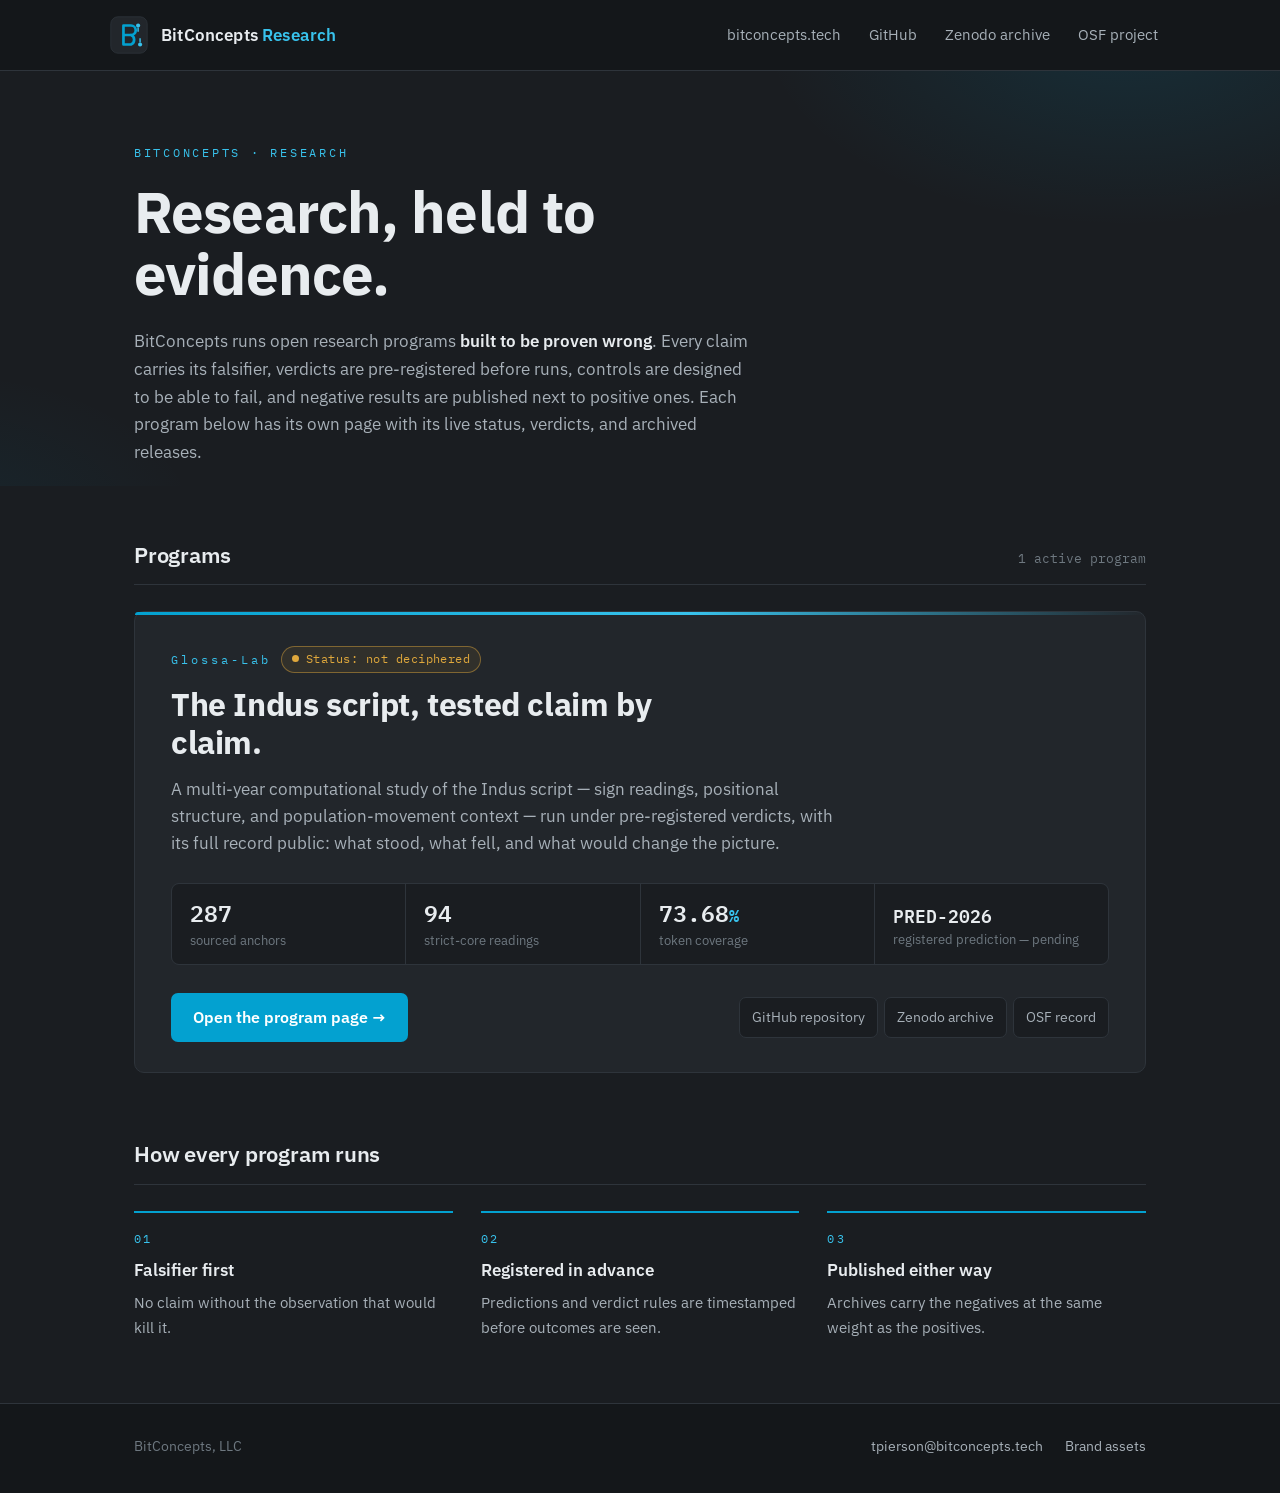
==== commit 7b04ab88: "staging: resolve research/index.html merge conflict — main's research home + noindex guard" ====
--- a/research/index.html
+++ b/research/index.html
@@ -7,46 +7,10 @@
     <meta name="description" content="BitConcepts Research — open research programs built to be proven wrong. Home of the Glossa-Lab Indus script decipherment program." />
     <link rel="icon" href="data:," />
     <link rel="canonical" href="https://bitconcepts.tech/research/" />
-<<<<<<< HEAD
-<meta name="robots" content="noindex, nofollow" />
-    <meta name="theme-color" content="#1a1d21" />
-    <meta property="og:type" content="website" />
-    <meta property="og:site_name" content="BitConcepts" />
-    <meta property="og:title" content="BitConcepts Research — Indus Program Tracker" />
-    <meta property="og:url" content="https://bitconcepts.tech/research/" />
-    <meta property="og:description" content="Tracking page for the BitConcepts Indus decipherment research program (Glossa-Lab): current status, verdicts, registered predictions, and archived releases — built only from verified program values." />
-    <meta property="og:image" content="https://bitconcepts.tech/assets/og-card.png" />
-    <meta name="twitter:card" content="summary_large_image" />
-    <meta name="twitter:title" content="BitConcepts Research — Indus Program Tracker" />
-    <meta name="twitter:description" content="Tracking page for the BitConcepts Indus decipherment research program (Glossa-Lab): current status, verdicts, registered predictions, and archived releases — built only from verified program values." />
-    <meta name="twitter:image" content="https://bitconcepts.tech/assets/og-card.png" />
-    <script type="application/ld+json">
-      {
-        "@context": "https://schema.org",
-        "@type": "WebPage",
-        "name": "BitConcepts Research — Indus Program Tracker",
-        "url": "https://bitconcepts.tech/research/",
-        "description": "Tracking page for the BitConcepts Indus decipherment research program (Glossa-Lab): current status, verdicts, registered predictions, and archived releases — built only from verified program values.",
-        "publisher": {
-          "@type": "Organization",
-          "name": "BitConcepts"
-        },
-        "about": {
-          "@type": "Dataset",
-          "name": "BitConcepts Indus decipherment research program (Glossa-Lab)",
-          "identifier": "https://doi.org/10.5281/zenodo.23298334",
-          "url": "https://doi.org/10.5281/zenodo.23298334"
-        }
-      }
-    </script>
-    <link rel="icon" href="data:image/svg+xml,%3Csvg xmlns='http://www.w3.org/2000/svg' viewBox='0 0 64 64'%3E%3Crect width='64' height='64' rx='12' fill='%231a1d21'/%3E%3Cpath d='M14 22h9M17 42h6' stroke='%2338c2ec' stroke-width='4' stroke-linecap='round'/%3E%3Ccircle cx='10' cy='22' r='3.4' fill='%2338c2ec'/%3E%3Ccircle cx='13' cy='42' r='3.4' fill='%2338c2ec'/%3E%3Cpath d='M27 11v42M27 11h12a10.5 10.5 0 0 1 0 21H27m0 0h15a10.5 10.5 0 0 1 0 21H27' stroke='%2303a1d0' stroke-width='6' fill='none' stroke-linecap='round' stroke-linejoin='round'/%3E%3C/svg%3E" />
-    <title>BitConcepts Research — Indus Program Tracker</title>
-=======
     <title>BitConcepts Research</title>
     <link rel="preconnect" href="https://fonts.googleapis.com" />
     <link rel="preconnect" href="https://fonts.gstatic.com" crossorigin />
     <link href="https://fonts.googleapis.com/css2?family=IBM+Plex+Mono:wght@400;500;600&family=IBM+Plex+Sans:wght@400;500;600;700&display=swap" rel="stylesheet" />
->>>>>>> origin/main
     <style>
       :root {
         color-scheme: dark;
@@ -350,15 +314,6 @@
           </div>
         </div>
       </section>
-
-      <!-- ================= RELATED RESEARCH ================= -->
-      <section id="related" aria-labelledby="related-h">
-        <div class="sec-head">
-          <h2 id="related-h">Related research</h2>
-          <p class="sec-note">The same method, applied to a different set of questions.</p>
-        </div>
-        <p class="sec-intro">The same evidence-first method — claims specified in advance, tested against what would prove them wrong, verdicts published either way — also runs in a sister research program at <a href="https://axiovexsystems.com/research/">Axiovex Systems</a>, applied to fundamental questions in physics: the nature of time, gravity, and the structure of records.</p>
-      </section>
     </main>
 
     <footer>
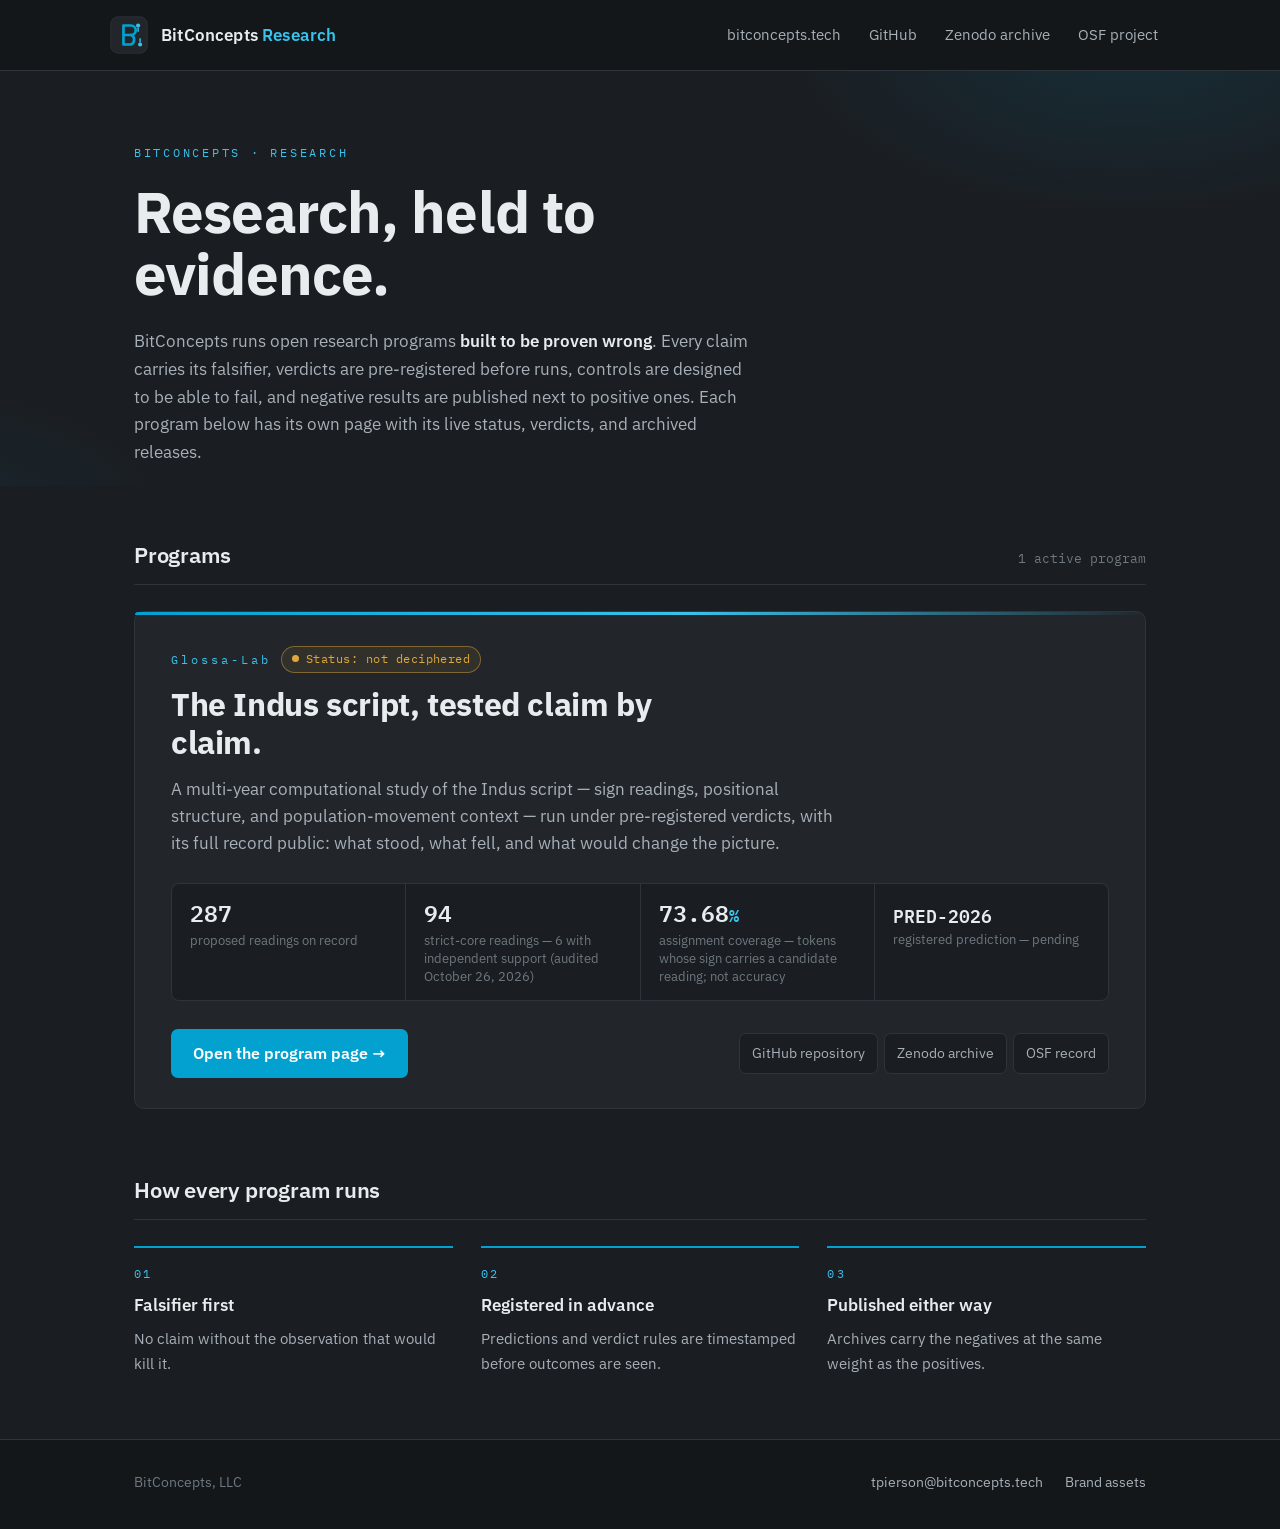
==== commit 77d17b15: "Indus tracker reconciliation (Oct 26 audit + Oct 28 G44-I): corrected hero numbers, new Current stat" ====
--- a/research/index.html
+++ b/research/index.html
@@ -262,15 +262,15 @@
             <div class="stats" role="list" aria-label="Program record at a glance">
               <div class="stat" role="listitem">
                 <span class="stat-value">287</span>
-                <span class="stat-label">sourced anchors</span>
+                <span class="stat-label">proposed readings on record</span>
               </div>
               <div class="stat" role="listitem">
                 <span class="stat-value">94</span>
-                <span class="stat-label">strict-core readings</span>
+                <span class="stat-label">strict-core readings — 6 with independent support (audited October 26, 2026)</span>
               </div>
               <div class="stat" role="listitem">
                 <span class="stat-value">73.68<em>%</em></span>
-                <span class="stat-label">token coverage</span>
+                <span class="stat-label">assignment coverage — tokens whose sign carries a candidate reading; not accuracy</span>
               </div>
               <div class="stat" role="listitem">
                 <span class="stat-value" style="font-size:1.12rem; padding-top:5px;">PRED-2026</span>
